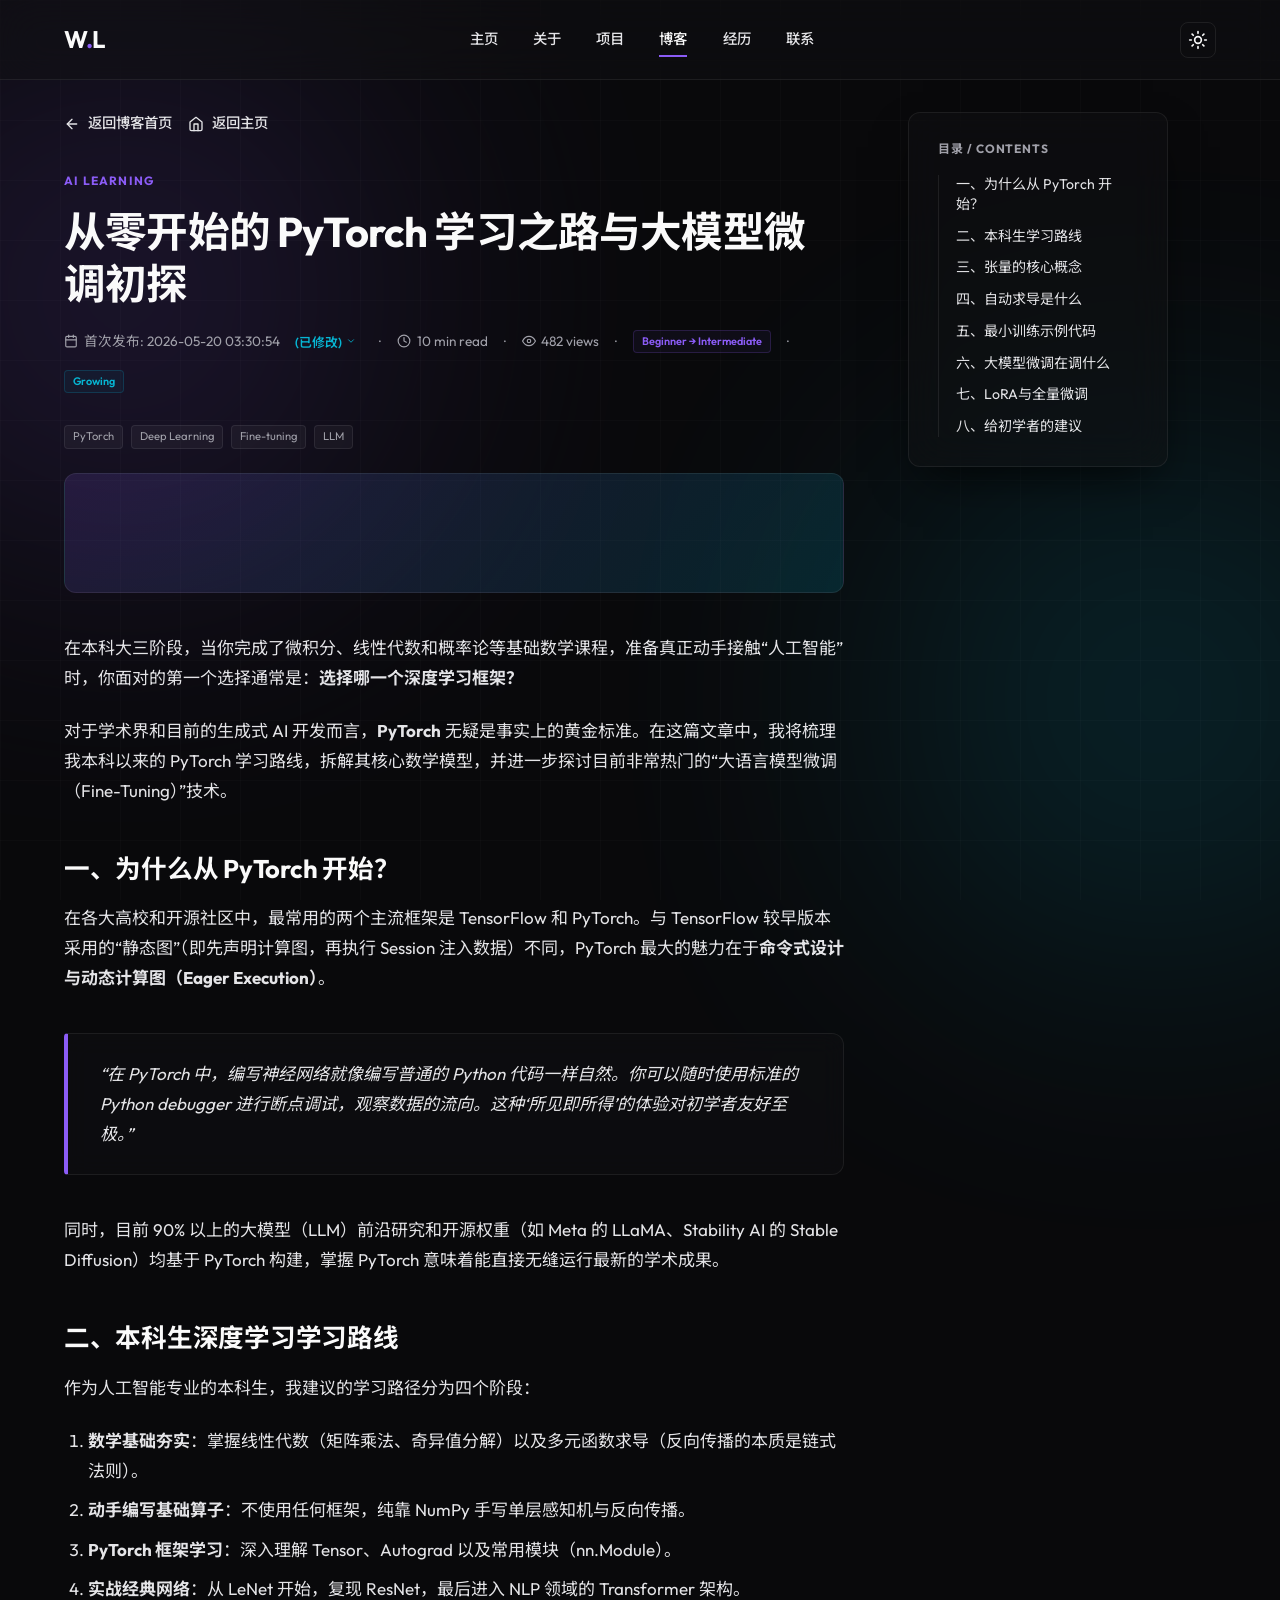
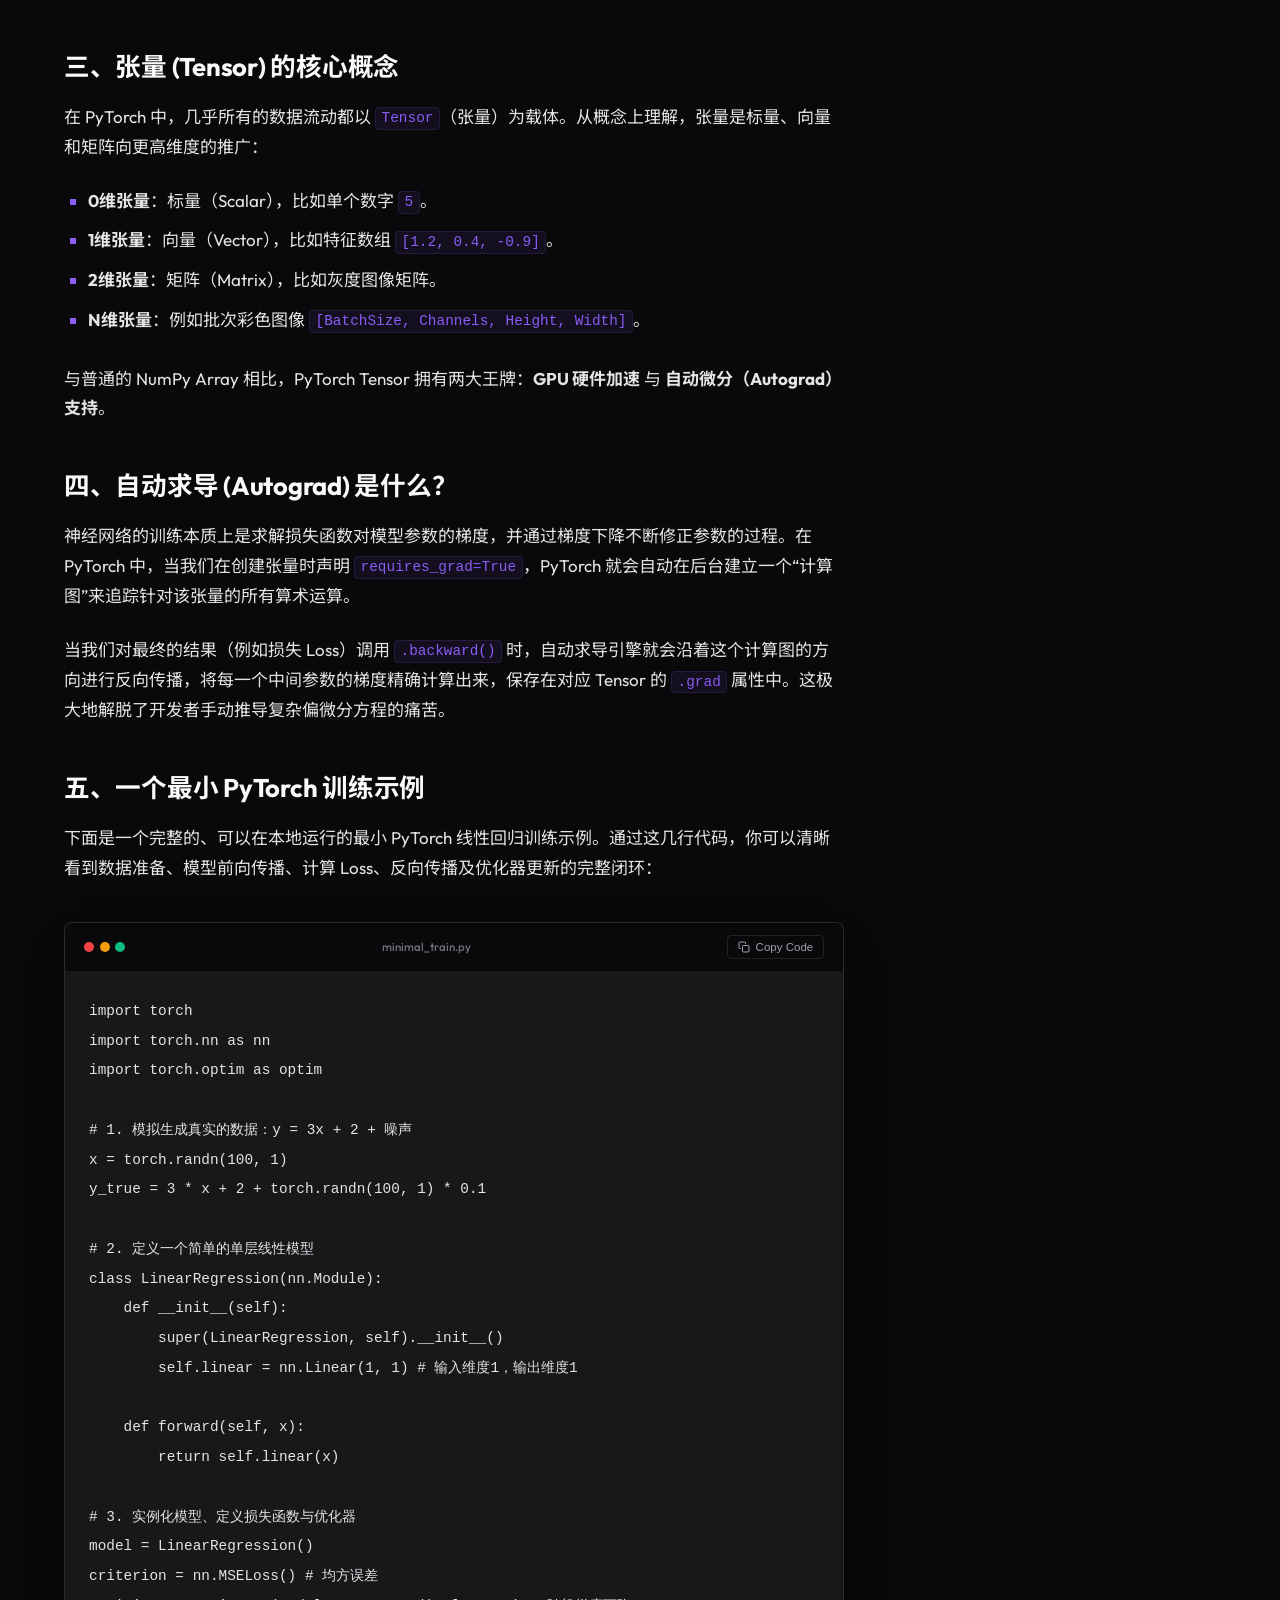
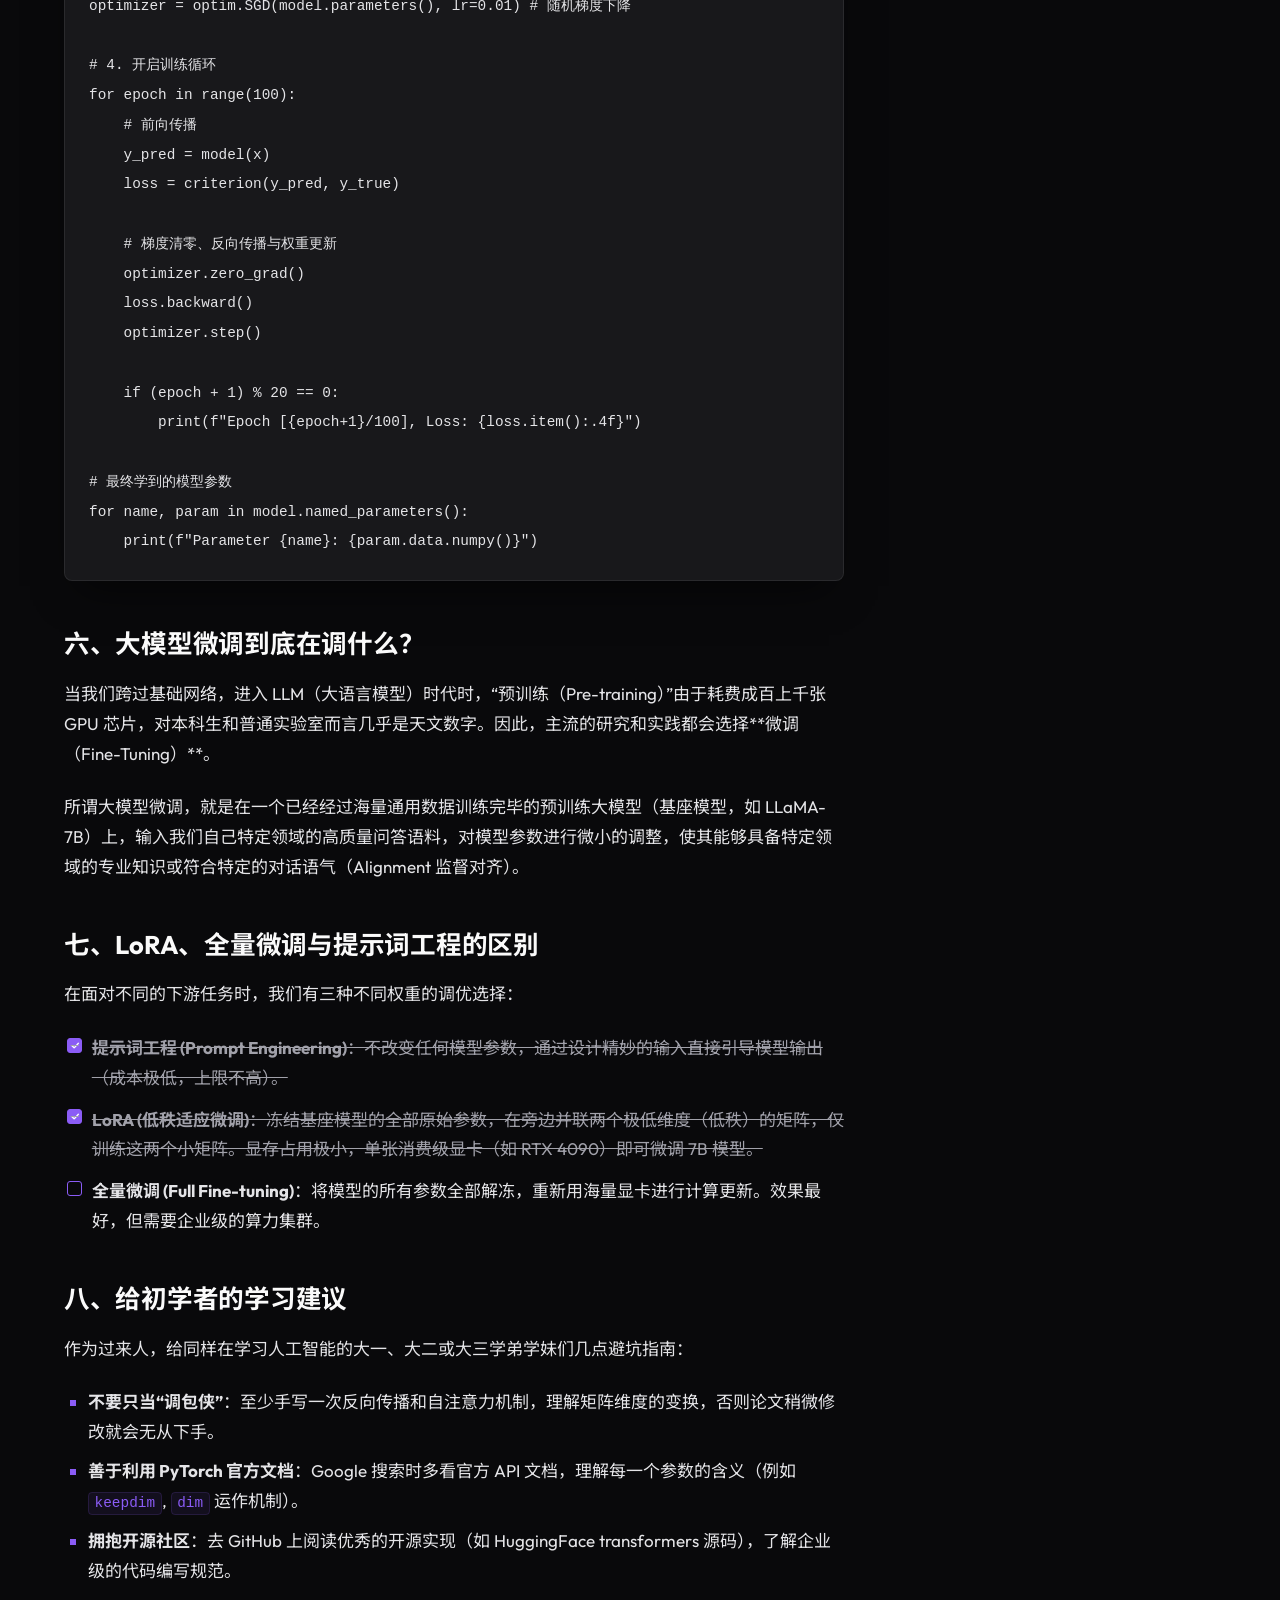
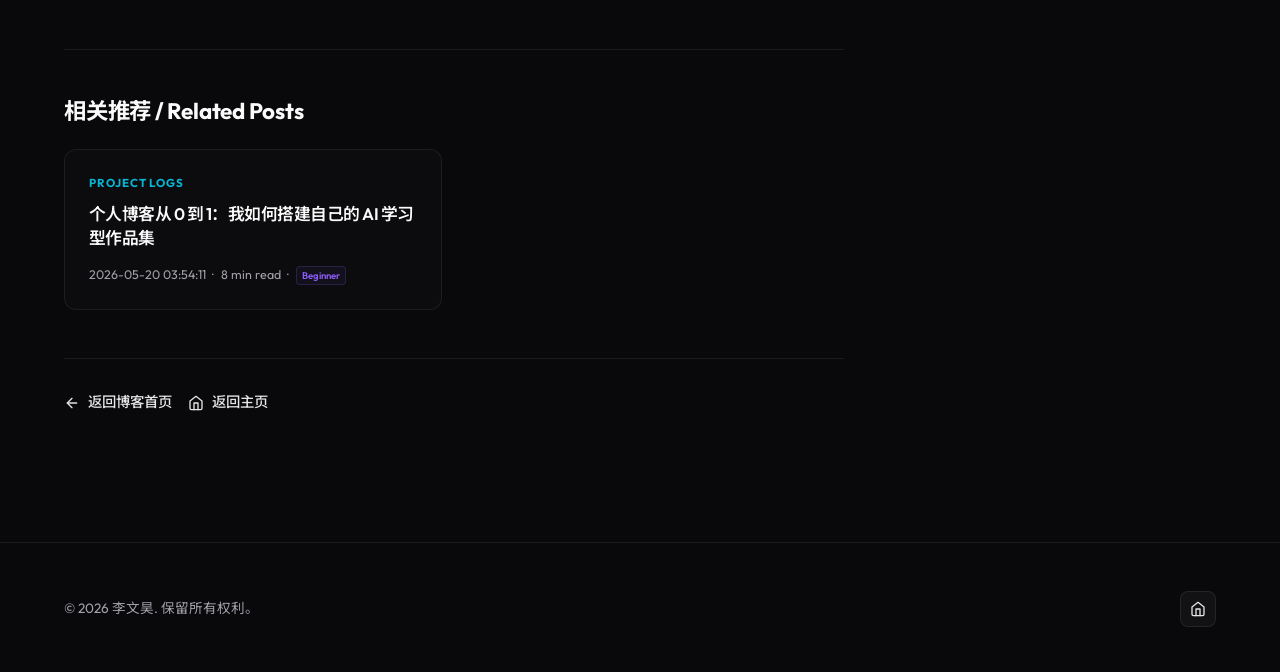
==== blog/first-post.html @ d1b8f67d "feat: build portfolio blog hub v2" ====
<!DOCTYPE html>
<html lang="zh-CN" data-theme="dark">
<head>
    <meta charset="UTF-8">
    <meta name="viewport" content="width=device-width, initial-scale=1.0">
    <title>从零开始的 PyTorch 学习之路与大模型微调初探 | 李文昊的个人博客</title>
    <meta name="description" content="针对本科阶段人工智能学习者的 PyTorch 核心概念整理，以及大模型参数微调（LoRA）的机制初探。">
    <!-- Google Fonts -->
    <link rel="preconnect" href="https://fonts.googleapis.com">
    <link rel="preconnect" href="https://fonts.gstatic.com" crossorigin>
    <link href="https://fonts.googleapis.com/css2?family=Outfit:wght@300;400;500;600;700&family=Noto+Sans+SC:wght@300;400;500;700&display=swap" rel="stylesheet">
    <!-- Stylesheets -->
    <link rel="stylesheet" href="../styles.css">
    <link rel="stylesheet" href="./blog.css">
</head>
<body>
    <!-- Radial Glow Background Accents -->
    <div class="glow-sphere glow-1"></div>
    <div class="glow-sphere glow-2"></div>
    <div class="grid-background"></div>

    <!-- Navigation Header -->
    <header class="navbar" id="navbar">
        <div class="nav-container">
            <a href="../index.html" class="logo" id="logo-link">
                <span>W</span><span class="logo-dot">.</span><span>L</span>
            </a>
            
            <nav class="nav-menu">
                <a href="../index.html#hero" class="nav-link">主页</a>
                <a href="../index.html#about" class="nav-link">关于</a>
                <a href="../index.html#projects" class="nav-link">项目</a>
                <a href="../index.html#blog" class="nav-link active">博客</a>
                <a href="../index.html#experience" class="nav-link">经历</a>
                <a href="../index.html#contact" class="nav-link">联系</a>
            </nav>

            <div class="nav-controls">
                <!-- Theme Toggle Button -->
                <button class="theme-toggle" id="theme-toggle" aria-label="切换浅色模式">
                    <!-- Sun Icon -->
                    <svg class="icon-sun" xmlns="http://www.w3.org/2000/svg" width="20" height="20" viewBox="0 0 24 24" fill="none" stroke="currentColor" stroke-width="2" stroke-linecap="round" stroke-linejoin="round">
                        <circle cx="12" cy="12" r="4"></circle>
                        <path d="M12 2v2M12 20v2M4.93 4.93l1.41 1.41M17.66 17.66l1.41 1.41M2 12h2M20 12h2M6.34 17.66l-1.41 1.41M19.07 4.93l-1.41 1.41"></path>
                    </svg>
                    <!-- Moon Icon -->
                    <svg class="icon-moon" xmlns="http://www.w3.org/2000/svg" width="20" height="20" viewBox="0 0 24 24" fill="none" stroke="currentColor" stroke-width="2" stroke-linecap="round" stroke-linejoin="round">
                        <path d="M12 3a6 6 0 0 0 9 9 9 9 0 1 1-9-9Z"></path>
                    </svg>
                </button>
            </div>
        </div>
    </header>

    <!-- Main Content Area -->
    <main class="blog-content-wrapper">
        <div class="blog-container">
            
            <!-- Left Column: Article Body -->
            <article class="blog-main">
                <!-- Back Buttons -->
                <div style="display: flex; gap: 1rem; margin-bottom: 2rem;">
                    <a href="./index.html" class="btn-back" style="margin-bottom: 0;">
                        <svg xmlns="http://www.w3.org/2000/svg" width="16" height="16" viewBox="0 0 24 24" fill="none" stroke="currentColor" stroke-width="2" stroke-linecap="round" stroke-linejoin="round">
                            <line x1="19" y1="12" x2="5" y2="12"></line>
                            <polyline points="12 19 5 12 12 5"></polyline>
                        </svg>
                        <span>返回博客首页</span>
                    </a>
                    <a href="../index.html" class="btn-back" style="margin-bottom: 0;">
                        <svg xmlns="http://www.w3.org/2000/svg" width="16" height="16" viewBox="0 0 24 24" fill="none" stroke="currentColor" stroke-width="2" stroke-linecap="round" stroke-linejoin="round">
                            <path d="m3 9 9-7 9 7v11a2 2 0 0 1-2 2H5a2 2 0 0 1-2-2z"></path>
                            <polyline points="9 22 9 12 15 12 15 22"></polyline>
                        </svg>
                        <span>返回主页</span>
                    </a>
                </div>

                <!-- Article Header Info -->
                <header class="article-header">
                    <span class="article-category">AI Learning</span>
                    <h1 class="article-title">从零开始的 PyTorch 学习之路与大模型微调初探</h1>
                    
                    <div class="article-meta">
                        <div class="meta-date-wrapper">
                            <span class="meta-date-main">
                                <svg xmlns="http://www.w3.org/2000/svg" width="14" height="14" viewBox="0 0 24 24" fill="none" stroke="currentColor" stroke-width="2" stroke-linecap="round" stroke-linejoin="round"><rect x="3" y="4" width="18" height="18" rx="2" ry="2"></rect><line x1="16" y1="2" x2="16" y2="6"></line><line x1="8" y1="2" x2="8" y2="6"></line><line x1="3" y1="10" x2="21" y2="10"></line></svg>
                                首次发布: 2026-05-20 03:30:54
                            </span>
                            <div class="history-dropdown-container">
                                <button class="btn-history-toggle" id="history-toggle" aria-label="查看修改历史">
                                    <span>(已修改)</span>
                                    <svg class="icon-chevron" xmlns="http://www.w3.org/2000/svg" width="10" height="10" viewBox="0 0 24 24" fill="none" stroke="currentColor" stroke-width="2" stroke-linecap="round" stroke-linejoin="round"><path d="m6 9 6 6 6-6"/></svg>
                                </button>
                                <div class="history-dropdown-menu" id="history-menu">
                                    <div class="history-dropdown-header">修改历史记录</div>
                                    <div class="history-item">
                                        <span class="history-dot"></span>
                                        <div class="history-info">
                                            <span class="history-time">2026-05-20 12:45:10</span>
                                            <span class="history-desc">修改内容: 优化 PyTorch 代码示例与部分公式排版</span>
                                        </div>
                                    </div>
                                    <div class="history-item">
                                        <span class="history-dot"></span>
                                        <div class="history-info">
                                            <span class="history-time">2026-05-20 03:30:54</span>
                                            <span class="history-desc">首次发布: 博客文章初稿上线</span>
                                        </div>
                                    </div>
                                </div>
                            </div>
                        </div>
                        <span>·</span>
                        <span>
                            <svg xmlns="http://www.w3.org/2000/svg" width="14" height="14" viewBox="0 0 24 24" fill="none" stroke="currentColor" stroke-width="2" stroke-linecap="round" stroke-linejoin="round"><circle cx="12" cy="12" r="10"></circle><polyline points="12 6 12 12 16 14"></polyline></svg>
                            10 min read
                        </span>
                        <span>·</span>
                        <span>
                            <svg xmlns="http://www.w3.org/2000/svg" width="14" height="14" viewBox="0 0 24 24" fill="none" stroke="currentColor" stroke-width="2" stroke-linecap="round" stroke-linejoin="round"><path d="M1 12s4-8 11-8 11 8 11 8-4 8-11 8-11-8-11-8z"></path><circle cx="12" cy="12" r="3"></circle></svg>
                            482 views
                        </span>
                        <span>·</span>
                        <span class="difficulty-badge">Beginner → Intermediate</span>
                        <span>·</span>
                        <span class="status-badge status-growing">Growing</span>
                    </div>

                    <div style="display: flex; flex-wrap: wrap; gap: 0.5rem; margin-top: 1rem; margin-bottom: 1.5rem;">
                        <span class="post-tag">PyTorch</span>
                        <span class="post-tag">Deep Learning</span>
                        <span class="post-tag">Fine-tuning</span>
                        <span class="post-tag">LLM</span>
                    </div>

                    <!-- Ambient Cover Gradient -->
                    <div class="article-cover-gradient"></div>
                </header>

                <!-- Article Core Body -->
                <div class="blog-content">
                    <p>在本科大三阶段，当你完成了微积分、线性代数和概率论等基础数学课程，准备真正动手接触“人工智能”时，你面对的第一个选择通常是：<strong>选择哪一个深度学习框架？</strong></p>
                    
                    <p>对于学术界和目前的生成式 AI 开发而言，<strong>PyTorch</strong> 无疑是事实上的黄金标准。在这篇文章中，我将梳理我本科以来的 PyTorch 学习路线，拆解其核心数学模型，并进一步探讨目前非常热门的“大语言模型微调（Fine-Tuning）”技术。</p>

                    <h2 id="why-pytorch">一、为什么从 PyTorch 开始？</h2>
                    <p>在各大高校和开源社区中，最常用的两个主流框架是 TensorFlow 和 PyTorch。与 TensorFlow 较早版本采用的“静态图”（即先声明计算图，再执行 Session 注入数据）不同，PyTorch 最大的魅力在于<strong>命令式设计与动态计算图（Eager Execution）</strong>。</p>
                    <blockquote>
                        <p>“在 PyTorch 中，编写神经网络就像编写普通的 Python 代码一样自然。你可以随时使用标准的 Python debugger 进行断点调试，观察数据的流向。这种‘所见即所得’的体验对初学者友好至极。”</p>
                    </blockquote>
                    <p>同时，目前 90% 以上的大模型（LLM）前沿研究和开源权重（如 Meta 的 LLaMA、Stability AI 的 Stable Diffusion）均基于 PyTorch 构建，掌握 PyTorch 意味着能直接无缝运行最新的学术成果。</p>

                    <h2 id="study-roadmap">二、本科生深度学习学习路线</h2>
                    <p>作为人工智能专业的本科生，我建议的学习路径分为四个阶段：</p>
                    <ol>
                        <li><strong>数学基础夯实</strong>：掌握线性代数（矩阵乘法、奇异值分解）以及多元函数求导（反向传播的本质是链式法则）。</li>
                        <li><strong>动手编写基础算子</strong>：不使用任何框架，纯靠 NumPy 手写单层感知机与反向传播。</li>
                        <li><strong>PyTorch 框架学习</strong>：深入理解 Tensor、Autograd 以及常用模块（nn.Module）。</li>
                        <li><strong>实战经典网络</strong>：从 LeNet 开始，复现 ResNet，最后进入 NLP 领域的 Transformer 架构。</li>
                    </ol>

                    <h2 id="tensor-concept">三、张量 (Tensor) 的核心概念</h2>
                    <p>在 PyTorch 中，几乎所有的数据流动都以 <code>Tensor</code>（张量）为载体。从概念上理解，张量是标量、向量和矩阵向更高维度的推广：</p>
                    <ul>
                        <li><strong>0维张量</strong>：标量（Scalar），比如单个数字 <code>5</code>。</li>
                        <li><strong>1维张量</strong>：向量（Vector），比如特征数组 <code>[1.2, 0.4, -0.9]</code>。</li>
                        <li><strong>2维张量</strong>：矩阵（Matrix），比如灰度图像矩阵。</li>
                        <li><strong>N维张量</strong>：例如批次彩色图像 <code>[BatchSize, Channels, Height, Width]</code>。</li>
                    </ul>
                    <p>与普通的 NumPy Array 相比，PyTorch Tensor 拥有两大王牌：<strong>GPU 硬件加速</strong> 与 <strong>自动微分（Autograd）支持</strong>。</p>

                    <h2 id="autograd-mechanism">四、自动求导 (Autograd) 是什么？</h2>
                    <p>神经网络的训练本质上是求解损失函数对模型参数的梯度，并通过梯度下降不断修正参数的过程。在 PyTorch 中，当我们在创建张量时声明 <code>requires_grad=True</code>，PyTorch 就会自动在后台建立一个“计算图”来追踪针对该张量的所有算术运算。</p>
                    <p>当我们对最终的结果（例如损失 Loss）调用 <code>.backward()</code> 时，自动求导引擎就会沿着这个计算图的方向进行反向传播，将每一个中间参数的梯度精确计算出来，保存在对应 Tensor 的 <code>.grad</code> 属性中。这极大地解脱了开发者手动推导复杂偏微分方程的痛苦。</p>

                    <h2 id="minimal-training">五、一个最小 PyTorch 训练示例</h2>
                    <p>下面是一个完整的、可以在本地运行的最小 PyTorch 线性回归训练示例。通过这几行代码，你可以清晰看到数据准备、模型前向传播、计算 Loss、反向传播及优化器更新的完整闭环：</p>

                    <div class="code-window">
                        <div class="code-header">
                            <div class="code-dots">
                                <span class="code-dot red"></span>
                                <span class="code-dot yellow"></span>
                                <span class="code-dot green"></span>
                            </div>
                            <span class="code-title">minimal_train.py</span>
                            <button class="btn-copy">
                                <svg xmlns="http://www.w3.org/2000/svg" width="12" height="12" viewBox="0 0 24 24" fill="none" stroke="currentColor" stroke-width="2" stroke-linecap="round" stroke-linejoin="round"><rect x="9" y="9" width="13" height="13" rx="2" ry="2"></rect><path d="M5 15H4a2 2 0 0 1-2-2V4a2 2 0 0 1 2-2h9a2 2 0 0 1 2 2v1"></path></svg>
                                <span>Copy Code</span>
                            </button>
                        </div>
                        <pre><code class="language-python">import torch
import torch.nn as nn
import torch.optim as optim

# 1. 模拟生成真实的数据：y = 3x + 2 + 噪声
x = torch.randn(100, 1)
y_true = 3 * x + 2 + torch.randn(100, 1) * 0.1

# 2. 定义一个简单的单层线性模型
class LinearRegression(nn.Module):
    def __init__(self):
        super(LinearRegression, self).__init__()
        self.linear = nn.Linear(1, 1) # 输入维度1，输出维度1

    def forward(self, x):
        return self.linear(x)

# 3. 实例化模型、定义损失函数与优化器
model = LinearRegression()
criterion = nn.MSELoss() # 均方误差
optimizer = optim.SGD(model.parameters(), lr=0.01) # 随机梯度下降

# 4. 开启训练循环
for epoch in range(100):
    # 前向传播
    y_pred = model(x)
    loss = criterion(y_pred, y_true)

    # 梯度清零、反向传播与权重更新
    optimizer.zero_grad()
    loss.backward()
    optimizer.step()

    if (epoch + 1) % 20 == 0:
        print(f"Epoch [{epoch+1}/100], Loss: {loss.item():.4f}")

# 最终学到的模型参数
for name, param in model.named_parameters():
    print(f"Parameter {name}: {param.data.numpy()}")
</code></pre>
                    </div>

                    <h2 id="llm-finetuning">六、大模型微调到底在调什么？</h2>
                    <p>当我们跨过基础网络，进入 LLM（大语言模型）时代时，“预训练（Pre-training）”由于耗费成百上千张 GPU 芯片，对本科生和普通实验室而言几乎是天文数字。因此，主流的研究和实践都会选择**微调（Fine-Tuning）**。</p>
                    <p>所谓大模型微调，就是在一个已经经过海量通用数据训练完毕的预训练大模型（基座模型，如 LLaMA-7B）上，输入我们自己特定领域的高质量问答语料，对模型参数进行微小的调整，使其能够具备特定领域的专业知识或符合特定的对话语气（Alignment 监督对齐）。</p>

                    <h2 id="lora-difference">七、LoRA、全量微调与提示词工程的区别</h2>
                    <p>在面对不同的下游任务时，我们有三种不同权重的调优选择：</p>
                    
                    <ul class="checklist">
                        <li class="checked">
                            <span class="checklist-box"></span>
                            <span><strong>提示词工程 (Prompt Engineering)</strong>：不改变任何模型参数，通过设计精妙的输入直接引导模型输出（成本极低，上限不高）。</span>
                        </li>
                        <li class="checked">
                            <span class="checklist-box"></span>
                            <span><strong>LoRA (低秩适应微调)</strong>：冻结基座模型的全部原始参数，在旁边并联两个极低维度（低秩）的矩阵，仅训练这两个小矩阵。显存占用极小，单张消费级显卡（如 RTX 4090）即可微调 7B 模型。</span>
                        </li>
                        <li>
                            <span class="checklist-box"></span>
                            <span><strong>全量微调 (Full Fine-tuning)</strong>：将模型的所有参数全部解冻，重新用海量显卡进行计算更新。效果最好，但需要企业级的算力集群。</span>
                        </li>
                    </ul>

                    <h2 id="learning-advice">八、给初学者的学习建议</h2>
                    <p>作为过来人，给同样在学习人工智能的大一、大二或大三学弟学妹们几点避坑指南：</p>
                    <ul>
                        <li><strong>不要只当“调包侠”</strong>：至少手写一次反向传播和自注意力机制，理解矩阵维度的变换，否则论文稍微修改就会无从下手。</li>
                        <li><strong>善于利用 PyTorch 官方文档</strong>：Google 搜索时多看官方 API 文档，理解每一个参数的含义（例如 <code>keepdim</code>, <code>dim</code> 运作机制）。</li>
                        <li><strong>拥抱开源社区</strong>：去 GitHub 上阅读优秀的开源实现（如 HuggingFace transformers 源码），了解企业级的代码编写规范。</li>
                    </ul>
                </div>

                <!-- Related Posts -->
                <section class="related-posts-section">
                    <h3 class="related-posts-title">相关推荐 / Related Posts</h3>
                    <div class="related-posts-grid">
                        <a href="./portfolio-blog-build.html" class="related-post-card">
                            <span class="related-post-category">Project Logs</span>
                            <h4 class="related-post-title">个人博客从 0 到 1：我如何搭建自己的 AI 学习型作品集</h4>
                            <div class="related-post-meta">
                                <span>2026-05-20 03:54:11</span>
                                <span>·</span>
                                <span>8 min read</span>
                                <span>·</span>
                                <span class="difficulty-badge" style="padding: 1px 5px; font-size: 0.6rem;">Beginner</span>
                            </div>
                        </a>
                    </div>
                </section>

                <!-- Bottom Back Buttons -->
                <div style="display: flex; gap: 1rem; margin-top: 3rem; border-top: 1px solid var(--border); padding-top: 2rem;">
                    <a href="./index.html" class="btn-back" style="margin-bottom: 0;">
                        <svg xmlns="http://www.w3.org/2000/svg" width="16" height="16" viewBox="0 0 24 24" fill="none" stroke="currentColor" stroke-width="2" stroke-linecap="round" stroke-linejoin="round">
                            <line x1="19" y1="12" x2="5" y2="12"></line>
                            <polyline points="12 19 5 12 12 5"></polyline>
                        </svg>
                        <span>返回博客首页</span>
                    </a>
                    <a href="../index.html" class="btn-back" style="margin-bottom: 0;">
                        <svg xmlns="http://www.w3.org/2000/svg" width="16" height="16" viewBox="0 0 24 24" fill="none" stroke="currentColor" stroke-width="2" stroke-linecap="round" stroke-linejoin="round">
                            <path d="m3 9 9-7 9 7v11a2 2 0 0 1-2 2H5a2 2 0 0 1-2-2z"></path>
                            <polyline points="9 22 9 12 15 12 15 22"></polyline>
                        </svg>
                        <span>返回主页</span>
                    </a>
                </div>
            </article>

            <!-- Right Column: Sidebar Table of Contents (TOC) -->
            <aside class="blog-sidebar">
                <div class="toc-card">
                    <h3 class="toc-title">目录 / Contents</h3>
                    <ul class="toc-list">
                        <li class="toc-item"><a href="#why-pytorch" class="toc-link">一、为什么从 PyTorch 开始？</a></li>
                        <li class="toc-item"><a href="#study-roadmap" class="toc-link">二、本科生学习路线</a></li>
                        <li class="toc-item"><a href="#tensor-concept" class="toc-link">三、张量的核心概念</a></li>
                        <li class="toc-item"><a href="#autograd-mechanism" class="toc-link">四、自动求导是什么</a></li>
                        <li class="toc-item"><a href="#minimal-training" class="toc-link">五、最小训练示例代码</a></li>
                        <li class="toc-item"><a href="#llm-finetuning" class="toc-link">六、大模型微调在调什么</a></li>
                        <li class="toc-item"><a href="#lora-difference" class="toc-link">七、LoRA与全量微调</a></li>
                        <li class="toc-item"><a href="#learning-advice" class="toc-link">八、给初学者的建议</a></li>
                    </ul>
                </div>
            </aside>

        </div>
    </main>

    <!-- Footer -->
    <footer class="footer">
        <div class="footer-container">
            <p class="copyright">&copy; 2026 李文昊. 保留所有权利。</p>
            <a href="../index.html" class="back-to-top" style="display: flex; text-decoration: none;" aria-label="返回首页">
                <svg xmlns="http://www.w3.org/2000/svg" width="16" height="16" viewBox="0 0 24 24" fill="none" stroke="currentColor" stroke-width="2" stroke-linecap="round" stroke-linejoin="round">
                    <path d="m3 9 9-7 9 7v11a2 2 0 0 1-2 2H5a2 2 0 0 1-2-2z"></path>
                    <polyline points="9 22 9 12 15 12 15 22"></polyline>
                </svg>
            </a>
        </div>
    </footer>

    <!-- Scripts -->
    <script src="./blog-data.js"></script>
    <script src="./blog.js"></script>
</body>
</html>
---- styles.css ----
/* ==========================================================================
   Design System & Unified Bento Variables
   ========================================================================== */
:root {
    /* Unified Fonts - No serif fonts, strict sans-serif hierarchy */
    --font-family: 'Outfit', 'Noto Sans SC', -apple-system, BlinkMacSystemFont, "Segoe UI", Roboto, Helvetica, Arial, sans-serif;

    /* Transitions */
    --transition-fast: 0.2s cubic-bezier(0.16, 1, 0.3, 1);
    --transition-normal: 0.4s cubic-bezier(0.16, 1, 0.3, 1);
    --transition-slow: 0.8s cubic-bezier(0.16, 1, 0.3, 1);

    /* Layout Constraints */
    --max-width: 1200px;
    --header-height: 80px;

    /* Default Theme: Dark (Optimized for AI developer look) */
    --bg-primary: #09090b;
    --bg-secondary: #121215;
    --text-primary: #fafafa;
    --text-secondary: #e4e4e7;
    --text-muted: #a1a1aa;
    --accent: #8b5cf6;       /* Violet */
    --accent-cyan: #06b6d4;  /* Cyan */
    --accent-rgb: 139, 92, 246;
    --border: rgba(255, 255, 255, 0.08);
    --border-hover: rgba(255, 255, 255, 0.2);
    --glass-bg: rgba(18, 18, 22, 0.45);
    --glass-border: rgba(255, 255, 255, 0.07);
    --shadow: 0 20px 45px -15px rgba(0, 0, 0, 0.8);
    --card-shadow-hover: 0 30px 60px -20px rgba(139, 92, 246, 0.15);
    --glow-opacity: 0.18;
}

/* Light Theme Override */
html[data-theme="light"] {
    --bg-primary: #f4f4f5;
    --bg-secondary: #ffffff;
    --text-primary: #09090b;
    --text-secondary: #27272a;
    --text-muted: #71717a;
    --accent: #6366f1;       /* Indigo */
    --accent-cyan: #0d9488;  /* Teal */
    --accent-rgb: 99, 102, 241;
    --border: rgba(0, 0, 0, 0.08);
    --border-hover: rgba(0, 0, 0, 0.2);
    --glass-bg: rgba(255, 255, 255, 0.55);
    --glass-border: rgba(0, 0, 0, 0.07);
    --shadow: 0 20px 45px -15px rgba(0, 0, 0, 0.05);
    --card-shadow-hover: 0 30px 60px -20px rgba(99, 102, 241, 0.12);
    --glow-opacity: 0.06;
}

/* ==========================================================================
   CSS Reset & Base Settings
   ========================================================================== */
*, *::before, *::after {
    box-sizing: border-box;
    margin: 0;
    padding: 0;
}

html {
    scroll-behavior: smooth;
    font-size: 16px;
    height: 100%;
}

body {
    background-color: var(--bg-primary);
    color: var(--text-primary);
    font-family: var(--font-family);
    font-weight: 400;
    line-height: 1.6;
    overflow-x: hidden;
    -webkit-font-smoothing: antialiased;
    -moz-osx-font-smoothing: grayscale;
    transition: background-color var(--transition-normal), color var(--transition-normal);
}

/* Dynamic Ambient Glow Spheres */
.glow-sphere {
    position: absolute;
    width: 500px;
    height: 500px;
    border-radius: 50%;
    z-index: -20;
    pointer-events: none;
    filter: blur(140px);
    transition: opacity var(--transition-normal);
}

.glow-1 {
    top: 5%;
    left: -10%;
    background-color: var(--accent);
    opacity: var(--glow-opacity);
}

.glow-2 {
    top: 50%;
    right: -10%;
    background-color: var(--accent-cyan);
    opacity: var(--glow-opacity);
}

/* Minimalist Background Grid */
.grid-background {
    position: fixed;
    top: 0;
    left: 0;
    width: 100vw;
    height: 100vh;
    background-image: 
        linear-gradient(to right, var(--border) 1px, transparent 1px),
        linear-gradient(to bottom, var(--border) 1px, transparent 1px);
    background-size: 60px 60px;
    opacity: 0.25;
    pointer-events: none;
    z-index: -10;
    transition: opacity var(--transition-normal);
}

/* Scrollbar Customization */
::-webkit-scrollbar {
    width: 6px;
}
::-webkit-scrollbar-track {
    background: var(--bg-primary);
}
::-webkit-scrollbar-thumb {
    background: var(--border);
    border-radius: 3px;
}
::-webkit-scrollbar-thumb:hover {
    background: var(--text-muted);
}

/* Typography Rules */
h1, h2, h3, h4, h5, h6 {
    color: var(--text-primary);
    font-weight: 600;
    line-height: 1.2;
    letter-spacing: -0.03em;
}

a {
    color: inherit;
    text-decoration: none;
    transition: color var(--transition-fast);
}

/* Global Highlights */
.highlight {
    background: linear-gradient(135deg, var(--accent) 0%, var(--accent-cyan) 100%);
    -webkit-background-clip: text;
    -webkit-text-fill-color: transparent;
    font-weight: 700;
}

/* Layout Container */
.container {
    max-width: var(--max-width);
    margin: 0 auto;
    padding: 0 1.5rem;
}

/* ==========================================================================
   Navigation Bar (Navbar)
   ========================================================================== */
.navbar {
    position: fixed;
    top: 0;
    left: 0;
    width: 100%;
    height: var(--header-height);
    background-color: var(--glass-bg);
    backdrop-filter: blur(20px);
    -webkit-backdrop-filter: blur(20px);
    border-bottom: 1px solid var(--glass-border);
    z-index: 100;
    transition: background-color var(--transition-normal), border-color var(--transition-normal), transform var(--transition-normal);
}

.navbar.nav-hidden {
    transform: translateY(-100%);
}

.nav-container {
    max-width: var(--max-width);
    height: 100%;
    margin: 0 auto;
    padding: 0 1.5rem;
    display: flex;
    align-items: center;
    justify-content: space-between;
}

/* Logo */
.logo {
    font-size: 1.5rem;
    font-weight: 700;
    letter-spacing: -0.05em;
    color: var(--text-primary);
}
.logo-dot {
    color: var(--accent);
}

/* Nav Menu */
.nav-menu {
    display: flex;
    gap: 2.2rem;
}

.nav-link {
    font-size: 0.9rem;
    font-weight: 500;
    color: var(--text-secondary);
    position: relative;
    padding: 0.4rem 0;
}

.nav-link:hover {
    color: var(--text-primary);
}

.nav-link::after {
    content: '';
    position: absolute;
    bottom: 0;
    left: 0;
    width: 100%;
    height: 2px;
    background-color: var(--accent);
    transform: scaleX(0);
    transform-origin: right;
    transition: transform var(--transition-normal);
}

.nav-link:hover::after,
.nav-link.active::after {
    transform: scaleX(1);
    transform-origin: left;
}

.nav-link.active {
    color: var(--text-primary);
}

/* Controls */
.nav-controls {
    display: flex;
    align-items: center;
    gap: 0.85rem;
}

.theme-toggle {
    background: none;
    border: 1px solid var(--border);
    border-radius: 8px;
    width: 36px;
    height: 36px;
    display: flex;
    align-items: center;
    justify-content: center;
    cursor: pointer;
    color: var(--text-primary);
    transition: background-color var(--transition-fast), border-color var(--transition-fast);
}

.theme-toggle:hover {
    background-color: rgba(var(--accent-rgb), 0.08);
    border-color: var(--accent);
}

html[data-theme="dark"] .icon-moon,
html[data-theme="light"] .icon-sun {
    display: none;
}

.mobile-toggle {
    display: none;
    background: none;
    border: none;
    cursor: pointer;
    color: var(--text-primary);
    padding: 0.5rem;
    z-index: 101;
}

/* Mobile Drawer Menu */
.mobile-menu-drawer {
    position: fixed;
    top: var(--header-height);
    left: 0;
    width: 100%;
    height: 0;
    background-color: var(--bg-primary);
    overflow: hidden;
    transition: height var(--transition-normal);
    border-bottom: 0 solid var(--border);
    z-index: 99;
}

.mobile-menu-drawer.open {
    height: calc(100vh - var(--header-height));
    border-bottom-width: 1px;
}

.mobile-nav-links {
    display: flex;
    flex-direction: column;
    align-items: center;
    justify-content: center;
    height: 100%;
    gap: 2.2rem;
    padding-bottom: 4rem;
}

.mobile-nav-link {
    font-size: 1.5rem;
    font-weight: 600;
    color: var(--text-secondary);
    transition: color var(--transition-fast), transform var(--transition-fast);
}

.mobile-nav-link:hover {
    color: var(--accent);
    transform: scale(1.05);
}

/* ==========================================================================
   Bento Grid Layout System
   ========================================================================== */
.bento-grid {
    display: grid;
    grid-template-columns: repeat(3, 1fr);
    grid-auto-rows: auto;
    gap: 1.5rem;
    padding-top: calc(var(--header-height) + 2rem);
    padding-bottom: 5rem;
}

/* Bento Card Base - Frosted Glass & Apple-style Physics Transitions */
.bento-card {
    background: var(--glass-bg);
    border: 1px solid var(--glass-border);
    border-radius: 16px;
    padding: 2.2rem;
    position: relative;
    overflow: hidden;
    backdrop-filter: blur(28px) saturate(190%);
    -webkit-backdrop-filter: blur(28px) saturate(190%);
    box-shadow: var(--shadow);
    /* Apple-style smooth decelerating transition curve */
    transition: 
        transform 0.6s cubic-bezier(0.16, 1, 0.3, 1), 
        border-color 0.6s cubic-bezier(0.16, 1, 0.3, 1), 
        box-shadow 0.6s cubic-bezier(0.16, 1, 0.3, 1);
    z-index: 1;
    
    /* Hardware acceleration rules to prevent Chrome sub-pixel text rendering blur */
    transform: translate3d(0, 0, 0);
    will-change: transform, box-shadow;
    backface-visibility: hidden;
    -webkit-backface-visibility: hidden;
}



/* iOS/iPhone Pop-Out Focus Zoom Effect (Base / Fallback) */
.bento-grid .bento-card:hover {
    transform: translate3d(0, -10px, 0) scale(1.03);
    z-index: 20;
    border-color: rgba(255, 255, 255, 0.25);
    box-shadow: 
        0 40px 80px -15px rgba(0, 0, 0, 0.7), 
        0 0 60px -5px rgba(var(--accent-rgb), 0.22);
}

html[data-theme="light"] .bento-grid .bento-card:hover {
    border-color: rgba(0, 0, 0, 0.2);
    box-shadow: 
        0 40px 80px -15px rgba(0, 0, 0, 0.12), 
        0 0 60px -5px rgba(var(--accent-rgb), 0.1);
}

/* Custom Hover Scale & Shifts per Card Type */

/* 1. Hero Card - heavy, glows intensely */
.bento-grid .hero-card:hover {
    transform: translate3d(0, -6px, 0) scale(1.018);
    box-shadow: 
        0 30px 60px -15px rgba(0, 0, 0, 0.7), 
        0 0 60px -5px rgba(var(--accent-rgb), 0.25),
        0 0 60px -5px rgba(6, 182, 212, 0.25);
}

/* 2. Avatar Card - subtle card lift, cyan neon border accent */
.bento-grid .avatar-card:hover {
    transform: translate3d(0, -6px, 0) scale(1.025);
    border-color: rgba(6, 182, 212, 0.3);
    box-shadow: 
        0 30px 60px -15px rgba(0, 0, 0, 0.7), 
        0 0 50px -10px rgba(6, 182, 212, 0.25);
}

/* 3. Status Card - moderate lift */
.bento-grid .status-card:hover {
    transform: translate3d(0, -8px, 0) scale(1.03);
}

/* 4. Skills Card - stays flat, child tags float interactively */
.bento-grid .skills-card:hover {
    transform: translate3d(0, -4px, 0) scale(1.006);
    box-shadow: 
        0 25px 50px -12px rgba(0, 0, 0, 0.65), 
        0 0 40px -10px rgba(var(--accent-rgb), 0.1);
}

/* 5. Project Cards - dramatic zoom & 3D lift */
.bento-grid .project-card:hover {
    transform: translate3d(0, -14px, 0) scale(1.045);
    box-shadow: 
        0 45px 90px -20px rgba(0, 0, 0, 0.75), 
        0 0 60px -5px rgba(var(--accent-rgb), 0.25);
}

/* 6. Experience Card - timeline progress indicator */
.bento-grid .experience-card:hover {
    transform: translate3d(0, -6px, 0) scale(1.012);
}

/* 7. Contact Card - magnetic link pull */
.bento-grid .contact-info-card:hover {
    transform: translate3d(0, -10px, 0) scale(1.035);
}



.bento-tag {
    font-size: 0.75rem;
    font-weight: 700;
    letter-spacing: 0.05em;
    color: var(--text-muted);
    text-transform: uppercase;
    margin-bottom: 0.5rem;
    display: inline-block;
}

.card-header {
    margin-bottom: 1.5rem;
}

.card-header h3 {
    font-size: 1.25rem;
    font-weight: 600;
}

/* ==========================================================================
   Bento Blocks Customization
   ========================================================================== */

/* 1. Hero Card */
.hero-card {
    grid-column: span 2;
    display: flex;
    flex-direction: column;
    justify-content: center;
}

.badge-glowing {
    display: inline-flex;
    align-items: center;
    gap: 0.5rem;
    font-size: 0.8rem;
    font-weight: 600;
    color: var(--accent);
    background-color: rgba(var(--accent-rgb), 0.08);
    border: 1px solid rgba(var(--accent-rgb), 0.15);
    padding: 0.35rem 0.85rem;
    border-radius: 20px;
    width: fit-content;
    margin-bottom: 1.5rem;
}

.pulse-dot {
    width: 6px;
    height: 6px;
    border-radius: 50%;
    background-color: var(--accent);
    box-shadow: 0 0 8px var(--accent);
    animation: dot-pulse 1.8s infinite alternate;
}

@keyframes dot-pulse {
    0% { transform: scale(0.8); opacity: 0.5; }
    100% { transform: scale(1.2); opacity: 1; }
}

.hero-title {
    font-size: 3rem;
    font-weight: 700;
    line-height: 1.15;
    margin-bottom: 1rem;
    letter-spacing: -0.04em;
}

.hero-subtitle {
    font-size: 1.2rem;
    font-weight: 400;
    color: var(--text-secondary);
    line-height: 1.5;
    max-width: 580px;
    margin-bottom: 2rem;
}

/* 2. Avatar Card */
.avatar-card {
    grid-column: span 1;
    display: flex;
    align-items: center;
    justify-content: center;
    padding: 1.5rem;
}

.avatar-frame {
    width: 100%;
    height: 100%;
    min-height: 280px;
    border-radius: 12px;
    overflow: hidden;
    position: relative;
    border: 1px solid var(--border);
}

.avatar-img {
    width: 100%;
    height: 100%;
    object-fit: cover;
    filter: grayscale(40%);
    transition: filter var(--transition-normal), transform var(--transition-normal);
}

.avatar-img {
    transition: filter 0.6s cubic-bezier(0.16, 1, 0.3, 1), transform 0.6s cubic-bezier(0.16, 1, 0.3, 1);
}

.avatar-card:hover .avatar-img {
    filter: grayscale(0%) contrast(105%);
    transform: scale(1.08);
}

.avatar-frame::after {
    content: '';
    position: absolute;
    top: -100%;
    left: 0;
    width: 100%;
    height: 3px;
    background: linear-gradient(90deg, transparent, var(--accent-cyan), transparent);
    box-shadow: 0 0 10px var(--accent-cyan);
    opacity: 0;
    pointer-events: none;
    z-index: 10;
}

.avatar-card:hover .avatar-frame::after {
    animation: scan-line 1.6s cubic-bezier(0.16, 1, 0.3, 1) infinite;
    opacity: 0.85;
}

@keyframes scan-line {
    0% { top: 0%; }
    50% { top: 100%; }
    100% { top: 0%; }
}

/* 3. Status Card */
.status-card {
    grid-column: span 1;
}

.status-list {
    list-style: none;
    margin-top: 1.2rem;
    display: flex;
    flex-direction: column;
    gap: 1.2rem;
}

.status-list li {
    font-size: 0.95rem;
    color: var(--text-secondary);
    border-bottom: 1px solid var(--border);
    padding-bottom: 0.6rem;
    transition: transform 0.4s cubic-bezier(0.16, 1, 0.3, 1), border-color 0.4s cubic-bezier(0.16, 1, 0.3, 1);
}

.status-card:hover .status-list li {
    border-color: rgba(var(--accent-rgb), 0.2);
}

.status-card:hover .status-list li:nth-child(1) { transform: translate3d(6px, 0, 0); }
.status-card:hover .status-list li:nth-child(2) { transform: translate3d(10px, 0, 0); }
.status-card:hover .status-list li:nth-child(3) { transform: translate3d(14px, 0, 0); }

.status-list li strong {
    color: var(--text-primary);
    display: block;
    font-size: 0.8rem;
    text-transform: uppercase;
    letter-spacing: 0.05em;
    color: var(--text-muted);
    margin-bottom: 0.2rem;
}

/* 4. Bio Card */
.bio-card {
    grid-column: span 2;
    display: flex;
    flex-direction: column;
    justify-content: center;
}

.bio-text {
    font-size: 1.05rem;
    color: var(--text-secondary);
    margin-bottom: 1.2rem;
}
.bio-text:last-of-type {
    margin-bottom: 0;
}

/* 5. Skills Card */
.skills-card {
    grid-column: span 3;
}

.skills-grid {
    display: grid;
    grid-template-columns: repeat(3, 1fr);
    gap: 2.2rem;
    margin-top: 1rem;
}

.skill-group h4 {
    font-size: 0.85rem;
    font-weight: 600;
    text-transform: uppercase;
    letter-spacing: 0.08em;
    color: var(--text-muted);
    margin-bottom: 1rem;
}

.skills-tags {
    display: flex;
    flex-wrap: wrap;
    gap: 0.65rem;
}

.skill-tag {
    font-size: 0.85rem;
    font-weight: 500;
    padding: 0.4rem 0.85rem;
    background-color: rgba(255, 255, 255, 0.02);
    border: 1px solid var(--border);
    color: var(--text-secondary);
    border-radius: 6px;
    transition: 
        transform 0.4s cubic-bezier(0.16, 1, 0.3, 1), 
        background-color 0.4s cubic-bezier(0.16, 1, 0.3, 1), 
        border-color 0.4s cubic-bezier(0.16, 1, 0.3, 1), 
        color 0.4s cubic-bezier(0.16, 1, 0.3, 1),
        box-shadow 0.4s cubic-bezier(0.16, 1, 0.3, 1),
        opacity 0.4s cubic-bezier(0.16, 1, 0.3, 1);
}

.skills-card:hover .skill-tag {
    opacity: 0.75;
}

.skills-card .skill-tag:hover {
    opacity: 1;
    color: var(--text-primary);
    border-color: var(--accent);
    background-color: rgba(var(--accent-rgb), 0.08);
    transform: translate3d(0, -4px, 0) scale(1.08);
    box-shadow: 0 8px 16px -4px rgba(var(--accent-rgb), 0.25);
}

/* Section Header */
.bento-section-title {
    grid-column: span 3;
    padding: 1.5rem 0 0.5rem;
}

.bento-section-title h2 {
    font-size: 1.8rem;
    font-weight: 700;
    color: var(--text-primary);
}

/* 6,7,8. Projects */
.project-card {
    grid-column: span 1;
    padding: 0;
    display: flex;
    flex-direction: column;
}

.project-preview {
    height: 160px;
    display: flex;
    align-items: center;
    justify-content: center;
    position: relative;
    border-bottom: 1px solid var(--border);
}

.preview-gradient-1 { background: linear-gradient(135deg, #4f46e5 0%, #06b6d4 100%); }
.preview-gradient-2 { background: linear-gradient(135deg, #ec4899 0%, #8b5cf6 100%); }
.preview-gradient-3 { background: linear-gradient(135deg, #f97316 0%, #eab308 100%); }

.project-mockup-text {
    font-size: 1.4rem;
    font-weight: 700;
    color: #ffffff;
    letter-spacing: -0.02em;
    text-shadow: 0 4px 12px rgba(0,0,0,0.2);
}

.project-content {
    padding: 1.8rem;
    display: flex;
    flex-direction: column;
    flex-grow: 1;
}

.project-top {
    display: flex;
    justify-content: space-between;
    align-items: center;
    margin-bottom: 0.85rem;
}

.project-year {
    font-size: 0.75rem;
    font-weight: 600;
    color: var(--text-muted);
}

.project-cat {
    font-size: 0.75rem;
    font-weight: 700;
    text-transform: uppercase;
    letter-spacing: 0.05em;
    color: var(--accent);
}

.project-card h3 {
    font-size: 1.2rem;
    margin-bottom: 0.6rem;
    transition: color var(--transition-fast);
}

.project-card:hover h3 {
    color: var(--accent);
}

.project-card p {
    font-size: 0.88rem;
    color: var(--text-secondary);
    line-height: 1.5;
    margin-bottom: 1.5rem;
}

.project-tags {
    display: flex;
    flex-wrap: wrap;
    gap: 0.45rem;
    margin-top: auto;
}

.project-tags span {
    font-size: 0.75rem;
    font-weight: 500;
    padding: 0.2rem 0.55rem;
    background-color: rgba(255, 255, 255, 0.03);
    border: 1px solid var(--border);
    border-radius: 4px;
    color: var(--text-secondary);
}

/* 9. Experience Card */
.experience-card {
    grid-column: span 2;
}

.bento-timeline {
    display: flex;
    flex-direction: column;
    gap: 2rem;
    margin-top: 1rem;
}

.timeline-block {
    position: relative;
    padding-left: 1.5rem;
    border-left: 2px solid var(--border);
    transition: transform 0.5s cubic-bezier(0.16, 1, 0.3, 1), border-color 0.5s cubic-bezier(0.16, 1, 0.3, 1);
}

.timeline-block::before {
    content: '';
    position: absolute;
    left: -6px;
    top: 6px;
    width: 10px;
    height: 10px;
    border-radius: 50%;
    background-color: var(--bg-secondary);
    border: 2px solid var(--border);
    transition: 
        transform 0.5s cubic-bezier(0.16, 1, 0.3, 1), 
        border-color 0.5s cubic-bezier(0.16, 1, 0.3, 1), 
        background-color 0.5s cubic-bezier(0.16, 1, 0.3, 1), 
        box-shadow 0.5s cubic-bezier(0.16, 1, 0.3, 1);
}

.experience-card:hover .timeline-block {
    border-left-color: rgba(var(--accent-rgb), 0.25);
}

.experience-card:hover .timeline-block::before {
    border-color: var(--accent);
    background-color: var(--accent);
    box-shadow: 0 0 10px var(--accent);
    transform: scale(1.35);
}

.timeline-block h4 {
    transition: color 0.4s cubic-bezier(0.16, 1, 0.3, 1);
}

.timeline-block:hover {
    transform: translate3d(8px, 0, 0);
}

.timeline-block:hover h4 {
    color: var(--accent);
}

.timeline-header {
    display: flex;
    align-items: center;
    gap: 1.2rem;
    margin-bottom: 0.5rem;
}

.timeline-time {
    font-size: 0.8rem;
    font-weight: 700;
    color: var(--accent);
}

.timeline-header h4 {
    font-size: 1.05rem;
    font-weight: 600;
}

.timeline-block p {
    font-size: 0.9rem;
    color: var(--text-secondary);
}

/* 10. Contact Info Card */
.contact-info-card {
    grid-column: span 1;
    display: flex;
    flex-direction: column;
}

.contact-desc {
    font-size: 0.95rem;
    color: var(--text-secondary);
    margin-bottom: 2rem;
}

.contact-links-list {
    display: flex;
    flex-direction: column;
    gap: 1.5rem;
    margin-top: auto;
}

.contact-item {
    display: flex;
    flex-direction: column;
    gap: 0.3rem;
}

.contact-label {
    font-size: 0.75rem;
    font-weight: 700;
    text-transform: uppercase;
    letter-spacing: 0.05em;
    color: var(--text-muted);
}

.contact-value {
    font-size: 1.1rem;
    font-weight: 500;
    color: var(--text-primary);
    transition: color var(--transition-fast);
}

a.contact-value:hover {
    color: var(--accent);
}

.social-icons {
    display: flex;
    gap: 1.2rem;
    margin-top: 0.2rem;
}

.social-icons a {
    font-size: 0.95rem;
    font-weight: 500;
    color: var(--text-primary);
    border-bottom: 1px dotted var(--text-muted);
}

.social-icons a:hover {
    color: var(--accent);
    border-bottom-color: var(--accent);
}

/* ==========================================================================
   Buttons & Globals
   ========================================================================== */
.btn {
    display: inline-flex;
    align-items: center;
    justify-content: center;
    gap: 0.5rem;
    padding: 0.75rem 1.8rem;
    font-family: var(--font-family);
    font-size: 0.9rem;
    font-weight: 500;
    border-radius: 8px;
    cursor: pointer;
    transition: 
        transform 0.5s cubic-bezier(0.16, 1, 0.3, 1), 
        background-color 0.5s cubic-bezier(0.16, 1, 0.3, 1), 
        border-color 0.5s cubic-bezier(0.16, 1, 0.3, 1), 
        color 0.5s cubic-bezier(0.16, 1, 0.3, 1);
}

.btn-primary {
    background-color: var(--text-primary);
    color: var(--bg-primary);
    border: 1px solid var(--text-primary);
}

.btn-primary:hover {
    background: linear-gradient(135deg, var(--accent) 0%, var(--accent-cyan) 100%);
    border-color: transparent;
    color: #ffffff;
    transform: translateY(-2px);
}

.btn-primary svg {
    transition: transform var(--transition-fast);
}

.btn-primary:hover svg {
    transform: translateX(4px);
}

/* ==========================================================================
   Bento Blog Section Cards & Tabs
   ========================================================================== */
.blog-header-row {
    display: flex;
    justify-content: space-between;
    align-items: center;
    flex-wrap: wrap;
    gap: 1.5rem;
    width: 100%;
}

.blog-tabs {
    display: flex;
    gap: 0.5rem;
    background: rgba(255, 255, 255, 0.03);
    border: 1px solid var(--border);
    padding: 4px;
    border-radius: 30px;
    backdrop-filter: blur(12px);
    -webkit-backdrop-filter: blur(12px);
}

html[data-theme="light"] .blog-tabs {
    background: rgba(0, 0, 0, 0.03);
}

.blog-tab {
    background: transparent;
    border: none;
    color: var(--text-secondary);
    font-family: var(--font-family);
    font-size: 0.82rem;
    font-weight: 500;
    padding: 0.4rem 1.1rem;
    border-radius: 20px;
    cursor: pointer;
    transition: all 0.3s cubic-bezier(0.16, 1, 0.3, 1);
}

.blog-tab:hover {
    color: var(--text-primary);
}

.blog-tab.active {
    background: rgba(var(--accent-rgb), 0.12);
    color: var(--accent);
    font-weight: 600;
    box-shadow: 0 4px 10px rgba(var(--accent-rgb), 0.08);
    border: 1px solid rgba(var(--accent-rgb), 0.15);
}

/* History Tooltip inside Blog Cards */
.history-badge-container {
    position: relative;
    cursor: help;
    display: inline-flex;
    align-items: center;
}

.history-trigger {
    font-size: 0.7rem;
    color: var(--accent-cyan);
    background: rgba(6, 182, 212, 0.08);
    border: 1px solid rgba(6, 182, 212, 0.15);
    padding: 0.1rem 0.45rem;
    border-radius: 4px;
    transition: all 0.3s ease;
}

.blog-preview-card:hover .history-trigger {
    border-color: rgba(6, 182, 212, 0.35);
    background: rgba(6, 182, 212, 0.12);
}

.history-tooltip {
    position: absolute;
    bottom: 130%;
    left: 50%;
    transform: translate3d(-50%, 6px, 0);
    background: rgba(15, 23, 42, 0.95);
    border: 1px solid rgba(255, 255, 255, 0.1);
    border-radius: 8px;
    padding: 0.6rem 0.8rem;
    font-size: 0.72rem;
    color: #f1f5f9;
    line-height: 1.5;
    white-space: nowrap;
    opacity: 0;
    pointer-events: none;
    box-shadow: 0 10px 25px -5px rgba(0, 0, 0, 0.6);
    backdrop-filter: blur(16px);
    -webkit-backdrop-filter: blur(16px);
    transition: transform 0.4s cubic-bezier(0.16, 1, 0.3, 1), opacity 0.4s cubic-bezier(0.16, 1, 0.3, 1);
    z-index: 99;
}

.history-tooltip::after {
    content: '';
    position: absolute;
    top: 100%;
    left: 50%;
    transform: translateX(-50%);
    border-width: 5px;
    border-style: solid;
    border-color: rgba(15, 23, 42, 0.95) transparent transparent transparent;
}

.history-badge-container:hover .history-tooltip {
    opacity: 1;
    transform: translate3d(-50%, 0, 0);
}

.blog-preview-card.hidden-blog {
    display: none !important;
}

.blog-section-card {
    grid-column: span 3;
}

.blog-grid-inner {
    display: grid;
    grid-template-columns: repeat(3, 1fr);
    gap: 1.5rem;
    width: 100%;
}

.blog-preview-card {
    display: flex;
    flex-direction: column;
    background: rgba(255, 255, 255, 0.015);
    border: 1px solid var(--border);
    border-radius: 12px;
    padding: 1.6rem;
    text-decoration: none;
    color: inherit;
    transition: 
        transform 0.4s cubic-bezier(0.16, 1, 0.3, 1), 
        border-color 0.4s cubic-bezier(0.16, 1, 0.3, 1), 
        background-color 0.4s cubic-bezier(0.16, 1, 0.3, 1),
        box-shadow 0.4s cubic-bezier(0.16, 1, 0.3, 1);
    position: relative;
    overflow: hidden;
    /* GPU acceleration */
    transform: translate3d(0, 0, 0);
    will-change: transform, box-shadow;
    backface-visibility: hidden;
}

html[data-theme="light"] .blog-preview-card {
    background: rgba(0, 0, 0, 0.015);
}

.blog-preview-card:hover {
    transform: translate3d(0, -6px, 0);
    border-color: rgba(var(--accent-rgb), 0.35);
    background-color: rgba(var(--accent-rgb), 0.05);
    box-shadow: 0 15px 30px -10px rgba(0, 0, 0, 0.3);
}

html[data-theme="light"] .blog-preview-card:hover {
    background-color: rgba(var(--accent-rgb), 0.03);
    box-shadow: 0 15px 30px -10px rgba(0, 0, 0, 0.05);
}

.blog-preview-tag {
    font-size: 0.72rem;
    font-weight: 700;
    letter-spacing: 0.08em;
    text-transform: uppercase;
    margin-bottom: 0.8rem;
    display: inline-block;
    transition: color 0.4s ease;
}

.tag-pytorch { color: var(--accent); }
.tag-notes { color: var(--accent-cyan); }
.tag-log { color: #f59e0b; }

.blog-preview-title {
    font-size: 1.05rem;
    font-weight: 600;
    line-height: 1.45;
    color: var(--text-primary);
    margin-bottom: 0.6rem;
    transition: transform 0.4s cubic-bezier(0.16, 1, 0.3, 1), color 0.4s ease;
}

.blog-preview-card:hover .blog-preview-title {
    color: var(--accent);
    transform: translate3d(4px, 0, 0);
}

.blog-preview-excerpt {
    font-size: 0.85rem;
    line-height: 1.55;
    color: var(--text-secondary);
    margin-bottom: 1.5rem;
    flex-grow: 1;
    display: -webkit-box;
    -webkit-line-clamp: 3;
    -webkit-box-orient: vertical;
    overflow: hidden;
}

.blog-preview-meta {
    font-size: 0.75rem;
    color: var(--text-muted);
    display: flex;
    align-items: center;
    gap: 0.4rem;
    margin-top: auto;
}

.meta-dot {
    color: var(--text-muted);
    opacity: 0.5;
}

/* Footer styling */
.footer {
    padding: 3rem 0;
    border-top: 1px solid var(--border);
    margin-top: 2rem;
}

.footer-container {
    max-width: var(--max-width);
    margin: 0 auto;
    padding: 0 1.5rem;
    display: flex;
    justify-content: space-between;
    align-items: center;
}

.copyright {
    font-size: 0.85rem;
    color: var(--text-muted);
}

.back-to-top {
    background-color: var(--bg-secondary);
    border: 1px solid var(--border);
    border-radius: 8px;
    width: 36px;
    height: 36px;
    display: flex;
    align-items: center;
    justify-content: center;
    cursor: pointer;
    color: var(--text-secondary);
    transition: border-color var(--transition-fast), color var(--transition-fast), transform var(--transition-fast);
}

.back-to-top:hover {
    border-color: var(--accent);
    color: var(--accent);
    transform: translateY(-4px);
}

/* ==========================================================================
   Toast Notifications
   ========================================================================== */
.toast-container {
    position: fixed;
    bottom: 2rem;
    right: 2rem;
    display: flex;
    flex-direction: column;
    gap: 1rem;
    z-index: 200;
}

.toast {
    background-color: var(--bg-secondary);
    border-left: 4px solid var(--accent);
    border: 1px solid var(--border);
    border-left-width: 4px;
    color: var(--text-primary);
    padding: 1rem 1.5rem;
    border-radius: 8px;
    box-shadow: var(--shadow);
    display: flex;
    align-items: center;
    gap: 0.85rem;
    min-width: 300px;
    transform: translateX(120%);
    animation: toast-in var(--transition-normal) forwards;
}

.toast-success { border-left-color: #10b981; }
.toast-error { border-left-color: #ef4444; }

@keyframes toast-in { to { transform: translateX(0); } }
.toast.toast-out { animation: toast-out var(--transition-normal) forwards; }
@keyframes toast-out { to { transform: translateX(120%); opacity: 0; } }

/* ==========================================================================
   Animations & Scroll Reveal Effects
   ========================================================================== */
.scroll-reveal {
    opacity: 0;
    transform: translateY(40px) scale(0.97);
    transition: opacity 1.2s cubic-bezier(0.16, 1, 0.3, 1), transform 1.2s cubic-bezier(0.16, 1, 0.3, 1);
}

.scroll-reveal.visible {
    opacity: 1;
    transform: translateY(0) scale(1);
}

.delay-100 { transition-delay: 100ms; }
.delay-200 { transition-delay: 200ms; }
.delay-300 { transition-delay: 300ms; }

/* ==========================================================================
   Responsive Styling (Media Queries)
   ========================================================================== */
@media (max-width: 1024px) {
    .bento-grid {
        grid-template-columns: repeat(2, 1fr);
    }
    
    .hero-card { grid-column: span 2; }
    .avatar-card { grid-column: span 2; }
    .status-card { grid-column: span 1; }
    .bio-card { grid-column: span 1; }
    .skills-card { grid-column: span 2; }
    .project-card { grid-column: span 1; }
    .experience-card { grid-column: span 2; }
    .contact-info-card { grid-column: span 2; }
    .bento-section-title { grid-column: span 2; }
    
    .blog-section-card { grid-column: span 2; }
    .blog-grid-inner { grid-template-columns: repeat(2, 1fr); }
}

@media (max-width: 768px) {
    .nav-menu {
        display: none;
    }

    .mobile-toggle {
        display: block;
    }

    .bento-grid {
        grid-template-columns: 1fr;
        gap: 1.2rem;
    }

    .hero-card, .avatar-card, .status-card, .bio-card, .skills-card, .project-card, .experience-card, .contact-info-card, .bento-section-title, .blog-section-card {
        grid-column: span 1;
    }
    
    .hero-title {
        font-size: 2.2rem;
    }
    
    .avatar-frame {
        min-height: 240px;
    }
    
    .skills-grid {
        grid-template-columns: 1fr;
        gap: 1.5rem;
    }
    
    .blog-grid-inner {
        grid-template-columns: 1fr;
    }
}
---- blog/blog.css ----
/* ==========================================================================
   Blog Subpage Specific Layout & Styling
   ========================================================================== */

/* Page Outer Layout */
.blog-content-wrapper {
    padding-top: calc(var(--header-height) + 2rem);
    padding-bottom: 6rem;
    min-height: 100vh;
}

.blog-container {
    max-width: var(--max-width);
    margin: 0 auto;
    padding: 0 1.5rem;
    display: flex;
    gap: 4rem;
    position: relative;
}

/* Left/Main Column - Reading Area */
.blog-main {
    flex: 1;
    max-width: 780px;
    min-width: 0; /* Flexbox safety */
}

/* Right Column - Sidebar TOC */
.blog-sidebar {
    width: 260px;
    flex-shrink: 0;
    position: sticky;
    top: calc(var(--header-height) + 2rem);
    height: fit-content;
}

@media (max-width: 1024px) {
    .blog-sidebar {
        display: none; /* Hide on mobile/tablets to focus entirely on reading content */
    }
    .blog-container {
        justify-content: center;
    }
}

/* Back Link Button */
.btn-back {
    display: inline-flex;
    align-items: center;
    gap: 0.5rem;
    color: var(--text-secondary);
    text-decoration: none;
    font-size: 0.9rem;
    font-weight: 500;
    margin-bottom: 2rem;
    transition: color var(--transition-fast), transform var(--transition-fast);
}

.btn-back:hover {
    color: var(--accent);
    transform: translate3d(-4px, 0, 0);
}

/* Article Header */
.article-header {
    margin-bottom: 2.5rem;
}

.article-category {
    font-size: 0.75rem;
    font-weight: 700;
    letter-spacing: 0.1em;
    color: var(--accent);
    text-transform: uppercase;
    margin-bottom: 1rem;
    display: inline-block;
}

.article-title {
    font-size: 2.6rem;
    font-weight: 700;
    line-height: 1.25;
    color: var(--text-primary);
    margin-bottom: 1.2rem;
    letter-spacing: -0.02em;
}

@media (max-width: 768px) {
    .article-title {
        font-size: 2rem;
    }
}

.article-meta {
    display: flex;
    flex-wrap: wrap;
    align-items: center;
    gap: 1rem;
    font-size: 0.85rem;
    color: var(--text-muted);
    margin-bottom: 2rem;
}

.article-meta span {
    display: flex;
    align-items: center;
    gap: 0.35rem;
}

.article-cover-gradient {
    height: 120px;
    border-radius: 12px;
    background: linear-gradient(135deg, rgba(var(--accent-rgb), 0.15) 0%, rgba(6, 182, 212, 0.15) 100%);
    border: 1px solid var(--border);
    margin-bottom: 2.5rem;
}

/* Article Body Content */
.blog-content {
    font-size: 1.0625rem; /* 17px for premium reading comfort */
    line-height: 1.75;
    color: var(--text-secondary);
}

.blog-content h2 {
    font-size: 1.6rem;
    font-weight: 700;
    color: var(--text-primary);
    margin-top: 3rem;
    margin-bottom: 1.2rem;
    letter-spacing: -0.01em;
}

.blog-content h3 {
    font-size: 1.3rem;
    font-weight: 600;
    color: var(--text-primary);
    margin-top: 2.2rem;
    margin-bottom: 1rem;
}

.blog-content p {
    margin-bottom: 1.5rem;
}

/* Bullet Lists & Checklists */
.blog-content ul, 
.blog-content ol {
    margin-bottom: 1.8rem;
    padding-left: 1.5rem;
}

.blog-content li {
    margin-bottom: 0.6rem;
}

.blog-content ul {
    list-style-type: square;
}

.blog-content ul li::marker {
    color: var(--accent);
}

/* Checklist styles */
.checklist {
    list-style: none !important;
    padding-left: 0.2rem !important;
}

.checklist li {
    display: flex;
    align-items: flex-start;
    gap: 0.6rem;
    margin-bottom: 0.75rem;
}

.checklist-box {
    margin-top: 0.3rem;
    width: 15px;
    height: 15px;
    border: 1px solid var(--accent);
    border-radius: 3px;
    display: flex;
    align-items: center;
    justify-content: center;
    flex-shrink: 0;
}

.checklist li.checked .checklist-box {
    background-color: var(--accent);
}

.checklist li.checked .checklist-box::after {
    content: '✓';
    color: #ffffff;
    font-size: 10px;
    font-weight: 700;
}

.checklist li.checked span {
    color: var(--text-muted);
    text-decoration: line-through;
}

/* Blockquote */
.blog-content blockquote {
    background: var(--glass-bg);
    backdrop-filter: blur(12px);
    -webkit-backdrop-filter: blur(12px);
    border: 1px solid var(--glass-border);
    border-left: 4px solid var(--accent);
    border-radius: 4px 12px 12px 4px;
    padding: 1.6rem 2rem;
    margin: 2.5rem 0;
    color: var(--text-secondary);
    font-style: italic;
}

.blog-content blockquote p:last-child {
    margin-bottom: 0;
}

/* MacOS Style Code Window */
.code-window {
    background: #18181b; /* Dark background remains in light mode for coding aesthetic */
    border: 1px solid rgba(255, 255, 255, 0.08);
    border-radius: 8px;
    margin: 2.5rem 0;
    overflow: hidden;
    box-shadow: 0 20px 40px -15px rgba(0, 0, 0, 0.6);
}

.code-header {
    display: flex;
    justify-content: space-between;
    align-items: center;
    padding: 0.75rem 1.20rem;
    background: #09090b;
    border-bottom: 1px solid rgba(255, 255, 255, 0.05);
}

.code-dots {
    display: flex;
    gap: 0.35rem;
}

.code-dot {
    width: 10px;
    height: 10px;
    border-radius: 50%;
}

.code-dot.red { background-color: #ef4444; }
.code-dot.yellow { background-color: #f59e0b; }
.code-dot.green { background-color: #10b981; }

.code-title {
    font-family: 'Outfit', sans-serif;
    font-size: 0.72rem;
    font-weight: 500;
    color: #71717a;
}

.btn-copy {
    background: transparent;
    border: 1px solid rgba(255, 255, 255, 0.1);
    border-radius: 4px;
    color: #a1a1aa;
    font-size: 0.72rem;
    font-weight: 500;
    padding: 0.3rem 0.6rem;
    cursor: pointer;
    display: flex;
    align-items: center;
    gap: 0.35rem;
    transition: all 0.3s;
}

.btn-copy:hover {
    background: rgba(255, 255, 255, 0.05);
    border-color: rgba(255, 255, 255, 0.2);
    color: #fafafa;
}

.code-window pre {
    margin: 0;
    padding: 1.5rem;
    overflow-x: auto;
}

.code-window code {
    font-family: 'Consolas', 'Fira Code', 'Monaco', monospace;
    font-size: 0.9rem;
    line-height: 1.6;
    color: #e4e4e7;
}

/* Inline Code */
.blog-content :not(pre) > code {
    background-color: rgba(var(--accent-rgb), 0.08);
    border: 1px solid rgba(var(--accent-rgb), 0.15);
    border-radius: 4px;
    font-family: 'Consolas', monospace;
    font-size: 0.9rem;
    padding: 0.15rem 0.35rem;
    color: var(--accent);
    word-break: break-word;
}

/* Table of Contents Sidebar styles */
.toc-card {
    background: var(--glass-bg);
    backdrop-filter: blur(20px);
    -webkit-backdrop-filter: blur(20px);
    border: 1px solid var(--glass-border);
    border-radius: 12px;
    padding: 1.8rem;
    box-shadow: var(--shadow);
}

.toc-title {
    font-size: 0.75rem;
    font-weight: 700;
    letter-spacing: 0.08em;
    color: var(--text-muted);
    text-transform: uppercase;
    margin-bottom: 1.2rem;
}

.toc-list {
    list-style: none;
    padding-left: 0;
    display: flex;
    flex-direction: column;
    gap: 0.75rem;
    border-left: 1px solid var(--border);
}

.toc-item {
    margin-bottom: 0;
    padding-left: 0;
}

.toc-link {
    font-size: 0.88rem;
    color: var(--text-secondary);
    text-decoration: none;
    transition: all 0.3s;
    display: block;
    padding-left: 1rem;
    border-left: 2px solid transparent;
    margin-left: -1px;
    line-height: 1.4;
}

.toc-link:hover {
    color: var(--accent);
}

.toc-link.active {
    color: var(--accent);
    font-weight: 600;
    border-left-color: var(--accent);
    transform: translate3d(4px, 0, 0);
}

/* ==========================================================================
   Modification History Dropdown
   ========================================================================== */
.meta-date-wrapper {
    display: flex;
    align-items: center;
    gap: 0.5rem;
    position: relative;
}

.meta-date-main {
    display: flex;
    align-items: center;
    gap: 0.35rem;
}

.history-dropdown-container {
    position: relative;
    display: inline-block;
}

.btn-history-toggle {
    background: transparent;
    border: none;
    color: var(--accent-cyan);
    font-family: var(--font-family);
    font-size: 0.8rem;
    font-weight: 600;
    padding: 0.15rem 0.45rem;
    border-radius: 4px;
    cursor: pointer;
    display: inline-flex;
    align-items: center;
    gap: 4px;
    transition: all 0.3s cubic-bezier(0.16, 1, 0.3, 1);
}

.btn-history-toggle:hover {
    background: rgba(6, 182, 212, 0.08);
}

.btn-history-toggle .icon-chevron {
    transition: transform 0.3s cubic-bezier(0.16, 1, 0.3, 1);
}

.btn-history-toggle.active .icon-chevron {
    transform: rotate(180deg);
}

.history-dropdown-menu {
    position: absolute;
    top: 100%;
    left: 0;
    z-index: 100;
    display: none;
    margin-top: 8px;
    background: var(--glass-bg);
    border: 1px solid var(--glass-border);
    border-radius: 12px;
    box-shadow: 
        0 10px 25px -5px rgba(0, 0, 0, 0.5),
        0 0 40px -10px rgba(var(--accent-rgb), 0.1);
    padding: 1rem;
    min-width: 290px;
    backdrop-filter: blur(24px) saturate(190%);
    -webkit-backdrop-filter: blur(24px) saturate(190%);
}

.history-dropdown-menu.show {
    display: block;
    animation: dropdownFadeIn 0.3s cubic-bezier(0.16, 1, 0.3, 1) forwards;
}

@keyframes dropdownFadeIn {
    from {
        opacity: 0;
        transform: translateY(6px);
    }
    to {
        opacity: 1;
        transform: translateY(0);
    }
}

.history-dropdown-header {
    font-size: 0.72rem;
    font-weight: 700;
    color: var(--text-muted);
    text-transform: uppercase;
    letter-spacing: 0.05em;
    margin-bottom: 10px;
    border-bottom: 1px solid var(--border);
    padding-bottom: 6px;
}

.history-item {
    display: flex;
    gap: 10px;
    margin-bottom: 10px;
}

.history-item:last-child {
    margin-bottom: 0;
}

.history-dot {
    width: 6px;
    height: 6px;
    border-radius: 50%;
    background-color: var(--accent-cyan);
    margin-top: 6px;
    flex-shrink: 0;
}

.history-info {
    display: flex;
    flex-direction: column;
    gap: 2px;
}

.history-time {
    font-size: 0.72rem;
    font-weight: 600;
    color: var(--text-primary);
    font-family: var(--font-family);
}

.history-desc {
    font-size: 0.72rem;
    color: var(--text-secondary);
    line-height: 1.4;
}

/* ==========================================================================
   Blog Hub Styling
   ========================================================================== */
.blog-hub-container {
    max-width: var(--max-width);
    margin: 0 auto;
    padding: 0 1.5rem;
}

.navbar-title {
    font-size: 1.1rem;
    font-weight: 600;
    letter-spacing: -0.01em;
    color: var(--text-primary);
    margin-left: 1.5rem;
    border-left: 1px solid var(--border);
    padding-left: 1.5rem;
}

@media (max-width: 768px) {
    .navbar-title {
        display: none;
    }
}

.blog-hero {
    text-align: center;
    padding: 4rem 1rem 3.5rem;
    background: radial-gradient(circle at 50% 30%, rgba(var(--accent-rgb), 0.08) 0%, transparent 60%);
    border-radius: 24px;
    margin-bottom: 3rem;
}

.blog-hero .hero-title {
    font-size: 2.8rem;
    font-weight: 700;
    line-height: 1.2;
    margin-bottom: 1rem;
    letter-spacing: -0.02em;
}

.blog-hero .hero-subtitle {
    font-size: 1.1rem;
    color: var(--text-secondary);
    max-width: 600px;
    margin: 0 auto;
    font-weight: 300;
}

@media (max-width: 768px) {
    .blog-hero .hero-title {
        font-size: 2rem;
    }
    .blog-hero .hero-subtitle {
        font-size: 0.95rem;
    }
}

/* Category Grid & Cards */
.hub-section-title {
    font-size: 1.3rem;
    font-weight: 700;
    color: var(--text-primary);
    margin-bottom: 1.5rem;
    letter-spacing: -0.01em;
    display: flex;
    align-items: center;
    gap: 0.5rem;
}

.category-section, .posts-section, .filter-section {
    margin-bottom: 3.5rem;
}

.category-grid {
    display: grid;
    grid-template-columns: repeat(3, 1fr);
    gap: 1.5rem;
}

@media (max-width: 1024px) {
    .category-grid {
        grid-template-columns: repeat(2, 1fr);
    }
}

@media (max-width: 640px) {
    .category-grid {
        grid-template-columns: 1fr;
    }
}

.category-card {
    background: var(--glass-bg);
    border: 1px solid var(--glass-border);
    border-radius: 16px;
    padding: 1.5rem;
    display: flex;
    flex-direction: column;
    gap: 0.8rem;
    cursor: pointer;
    text-decoration: none;
    color: inherit;
    transition: transform 0.4s cubic-bezier(0.16, 1, 0.3, 1), border-color 0.4s cubic-bezier(0.16, 1, 0.3, 1), box-shadow 0.4s cubic-bezier(0.16, 1, 0.3, 1);
    position: relative;
    overflow: hidden;
}

.category-card::after {
    content: '';
    position: absolute;
    top: 0;
    left: 0;
    width: 100%;
    height: 100%;
    background: linear-gradient(135deg, rgba(var(--accent-rgb), 0.05) 0%, transparent 100%);
    opacity: 0;
    transition: opacity 0.4s ease;
}

.category-card:hover {
    transform: translate3d(0, -6px, 0);
    border-color: rgba(var(--accent-rgb), 0.3);
    box-shadow: 0 20px 40px -15px rgba(0, 0, 0, 0.4);
}

.category-card:hover::after {
    opacity: 1;
}

.category-card-header {
    display: flex;
    justify-content: space-between;
    align-items: center;
}

.category-icon {
    display: flex;
    align-items: center;
    justify-content: center;
    width: 42px;
    height: 42px;
    border-radius: 10px;
    background: rgba(var(--accent-rgb), 0.1);
    color: var(--accent);
}

.category-icon svg {
    width: 20px;
    height: 20px;
}

.category-count {
    font-size: 0.8rem;
    font-weight: 600;
    color: var(--text-muted);
    background: rgba(255, 255, 255, 0.05);
    padding: 2px 8px;
    border-radius: 12px;
    border: 1px solid var(--border);
}

.category-info h3 {
    font-size: 1.15rem;
    font-weight: 600;
    color: var(--text-primary);
    margin-bottom: 0.3rem;
}

.category-info .cat-description {
    font-size: 0.85rem;
    color: var(--text-secondary);
}

.category-suitable {
    font-size: 0.75rem;
    color: var(--text-muted);
    line-height: 1.4;
    border-top: 1px solid var(--border);
    padding-top: 0.8rem;
}

/* Filter Bar & Search Box */
.filter-bar {
    display: flex;
    flex-direction: column;
    gap: 1.5rem;
    background: var(--glass-bg);
    border: 1px solid var(--glass-border);
    border-radius: 20px;
    padding: 1.5rem;
    backdrop-filter: blur(20px);
    -webkit-backdrop-filter: blur(20px);
}

.search-box-wrapper {
    position: relative;
    width: 100%;
}

.search-icon {
    position: absolute;
    left: 1.2rem;
    top: 50%;
    transform: translateY(-50%);
    color: var(--text-muted);
    pointer-events: none;
    transition: color 0.3s;
}

.search-input {
    width: 100%;
    padding: 0.9rem 1rem 0.9rem 3rem;
    border-radius: 12px;
    background: rgba(0, 0, 0, 0.2);
    border: 1px solid var(--border);
    color: var(--text-primary);
    font-family: var(--font-family);
    font-size: 0.95rem;
    transition: all 0.3s;
}

html[data-theme="light"] .search-input {
    background: rgba(255, 255, 255, 0.8);
}

.search-input:focus {
    outline: none;
    border-color: var(--accent);
    box-shadow: 0 0 0 3px rgba(var(--accent-rgb), 0.15);
    background: rgba(0, 0, 0, 0.3);
}

html[data-theme="light"] .search-input:focus {
    background: #ffffff;
}

.search-input:focus + .search-icon {
    color: var(--accent);
}

.filter-chips {
    display: flex;
    flex-wrap: wrap;
    gap: 0.6rem;
}

.filter-chip {
    background: rgba(255, 255, 255, 0.03);
    border: 1px solid var(--border);
    color: var(--text-secondary);
    padding: 0.5rem 1.2rem;
    border-radius: 30px;
    font-family: var(--font-family);
    font-size: 0.85rem;
    font-weight: 500;
    cursor: pointer;
    transition: all 0.3s cubic-bezier(0.16, 1, 0.3, 1);
}

.filter-chip:hover {
    background: rgba(255, 255, 255, 0.08);
    color: var(--text-primary);
    border-color: var(--border-hover);
}

.filter-chip.active {
    background: rgba(var(--accent-rgb), 0.12);
    border-color: var(--accent);
    color: var(--accent);
    box-shadow: 0 4px 12px rgba(var(--accent-rgb), 0.1);
}

/* Article Cards Grid */
.posts-grid {
    display: grid;
    grid-template-columns: repeat(3, 1fr);
    gap: 1.8rem;
}

@media (max-width: 1024px) {
    .posts-grid {
        grid-template-columns: repeat(2, 1fr);
    }
}

@media (max-width: 768px) {
    .posts-grid {
        grid-template-columns: 1fr;
    }
}

.post-card {
    background: var(--glass-bg);
    border: 1px solid var(--glass-border);
    border-radius: 16px;
    padding: 1.6rem;
    display: flex;
    flex-direction: column;
    text-decoration: none;
    color: inherit;
    transition: transform 0.4s cubic-bezier(0.16, 1, 0.3, 1), border-color 0.4s cubic-bezier(0.16, 1, 0.3, 1), box-shadow 0.4s cubic-bezier(0.16, 1, 0.3, 1);
    position: relative;
    overflow: hidden;
    height: 100%;
}

.post-card:hover {
    transform: translate3d(0, -6px, 0);
    border-color: rgba(var(--accent-rgb), 0.3);
    box-shadow: 0 20px 40px -15px rgba(0, 0, 0, 0.4);
}

.post-card-header {
    display: flex;
    justify-content: space-between;
    align-items: center;
    margin-bottom: 0.8rem;
}

.post-card-category {
    font-size: 0.72rem;
    font-weight: 700;
    color: var(--accent);
    letter-spacing: 0.05em;
    text-transform: uppercase;
}

.post-card-title {
    font-size: 1.15rem;
    font-weight: 700;
    line-height: 1.35;
    color: var(--text-primary);
    margin-bottom: 0.8rem;
    transition: color 0.3s;
}

.post-card:hover .post-card-title {
    color: var(--accent);
}

.post-card-excerpt {
    font-size: 0.88rem;
    color: var(--text-secondary);
    line-height: 1.5;
    margin-bottom: 1.2rem;
    flex-grow: 1;
}

.post-tags {
    display: flex;
    flex-wrap: wrap;
    gap: 0.4rem;
    margin-bottom: 1.2rem;
}

.post-tag {
    font-size: 0.7rem;
    color: var(--text-muted);
    background: rgba(255, 255, 255, 0.04);
    border: 1px solid var(--border);
    padding: 2px 8px;
    border-radius: 4px;
}

.post-card-footer {
    display: flex;
    flex-direction: column;
    gap: 0.8rem;
    border-top: 1px solid var(--border);
    padding-top: 1rem;
}

.post-card-meta {
    display: flex;
    align-items: center;
    justify-content: space-between;
    font-size: 0.75rem;
    color: var(--text-muted);
}

.post-card-meta .meta-left {
    display: flex;
    align-items: center;
    gap: 0.4rem;
}

.post-card-meta .meta-right {
    display: flex;
    align-items: center;
    gap: 0.4rem;
}

.post-card-actions {
    display: flex;
    justify-content: space-between;
    align-items: center;
    margin-top: 0.2rem;
}

.btn-read-more {
    font-size: 0.8rem;
    font-weight: 600;
    color: var(--accent-cyan);
    display: inline-flex;
    align-items: center;
    gap: 0.3rem;
    transition: transform 0.3s;
}

.post-card:hover .btn-read-more {
    transform: translate3d(3px, 0, 0);
}

/* Badges */
.difficulty-badge {
    font-size: 0.68rem;
    font-weight: 600;
    padding: 2px 8px;
    border-radius: 4px;
    border: 1px solid rgba(var(--accent-rgb), 0.2);
    background: rgba(var(--accent-rgb), 0.05);
    color: var(--accent);
}

.status-badge {
    font-size: 0.68rem;
    font-weight: 600;
    padding: 2px 8px;
    border-radius: 4px;
}

.status-badge.status-growing {
    border: 1px solid rgba(6, 182, 212, 0.2);
    background: rgba(6, 182, 212, 0.05);
    color: var(--accent-cyan);
}

.status-badge.status-published {
    border: 1px solid rgba(16, 185, 129, 0.2);
    background: rgba(16, 185, 129, 0.05);
    color: #10b981;
}

.status-badge.status-draft {
    border: 1px solid rgba(245, 158, 11, 0.2);
    background: rgba(245, 158, 11, 0.05);
    color: #f59e0b;
}

/* Empty State */
.empty-state {
    text-align: center;
    padding: 4rem 2rem;
    background: var(--glass-bg);
    border: 1px solid var(--glass-border);
    border-radius: 20px;
    backdrop-filter: blur(20px);
    -webkit-backdrop-filter: blur(20px);
    display: flex;
    flex-direction: column;
    align-items: center;
    justify-content: center;
    gap: 0.8rem;
    max-width: 600px;
    margin: 2rem auto;
}

.empty-icon {
    color: var(--text-muted);
    margin-bottom: 0.5rem;
    opacity: 0.6;
}

.empty-text-cn {
    font-size: 1.1rem;
    font-weight: 600;
    color: var(--text-primary);
}

.empty-text-en {
    font-size: 0.88rem;
    color: var(--text-muted);
}

/* Related Posts block inside detail page */
.related-posts-section {
    margin-top: 4rem;
    border-top: 1px solid var(--border);
    padding-top: 3rem;
}

.related-posts-title {
    font-size: 1.4rem;
    font-weight: 700;
    color: var(--text-primary);
    margin-bottom: 1.5rem;
    letter-spacing: -0.01em;
}

.related-posts-empty {
    font-size: 0.9rem;
    color: var(--text-muted);
    font-style: italic;
}

.related-posts-grid {
    display: grid;
    grid-template-columns: repeat(auto-fill, minmax(320px, 1fr));
    gap: 1.5rem;
    margin-top: 1rem;
}

.related-post-card {
    background: var(--glass-bg);
    border: 1px solid var(--glass-border);
    border-radius: 12px;
    padding: 1.5rem;
    text-decoration: none;
    display: flex;
    flex-direction: column;
    gap: 0.6rem;
    transition: all 0.3s cubic-bezier(0.16, 1, 0.3, 1);
    backdrop-filter: blur(20px);
    -webkit-backdrop-filter: blur(20px);
}

.related-post-card:hover {
    border-color: rgba(6, 182, 212, 0.4);
    background: rgba(6, 182, 212, 0.04);
    transform: translate3d(0, -3px, 0);
    box-shadow: 
        0 12px 24px -10px rgba(0, 0, 0, 0.4),
        0 0 30px -5px rgba(6, 182, 212, 0.15);
}

.related-post-category {
    font-family: 'Outfit', sans-serif;
    font-size: 0.72rem;
    font-weight: 700;
    letter-spacing: 0.08em;
    color: var(--accent-cyan);
    text-transform: uppercase;
}

.related-post-title {
    font-size: 1.05rem;
    font-weight: 600;
    color: var(--text-primary);
    line-height: 1.4;
    transition: color 0.3s;
}

.related-post-card:hover .related-post-title {
    color: var(--accent-cyan);
}

.related-post-meta {
    font-size: 0.78rem;
    color: var(--text-muted);
    display: flex;
    align-items: center;
    gap: 0.4rem;
    margin-top: 0.4rem;
}
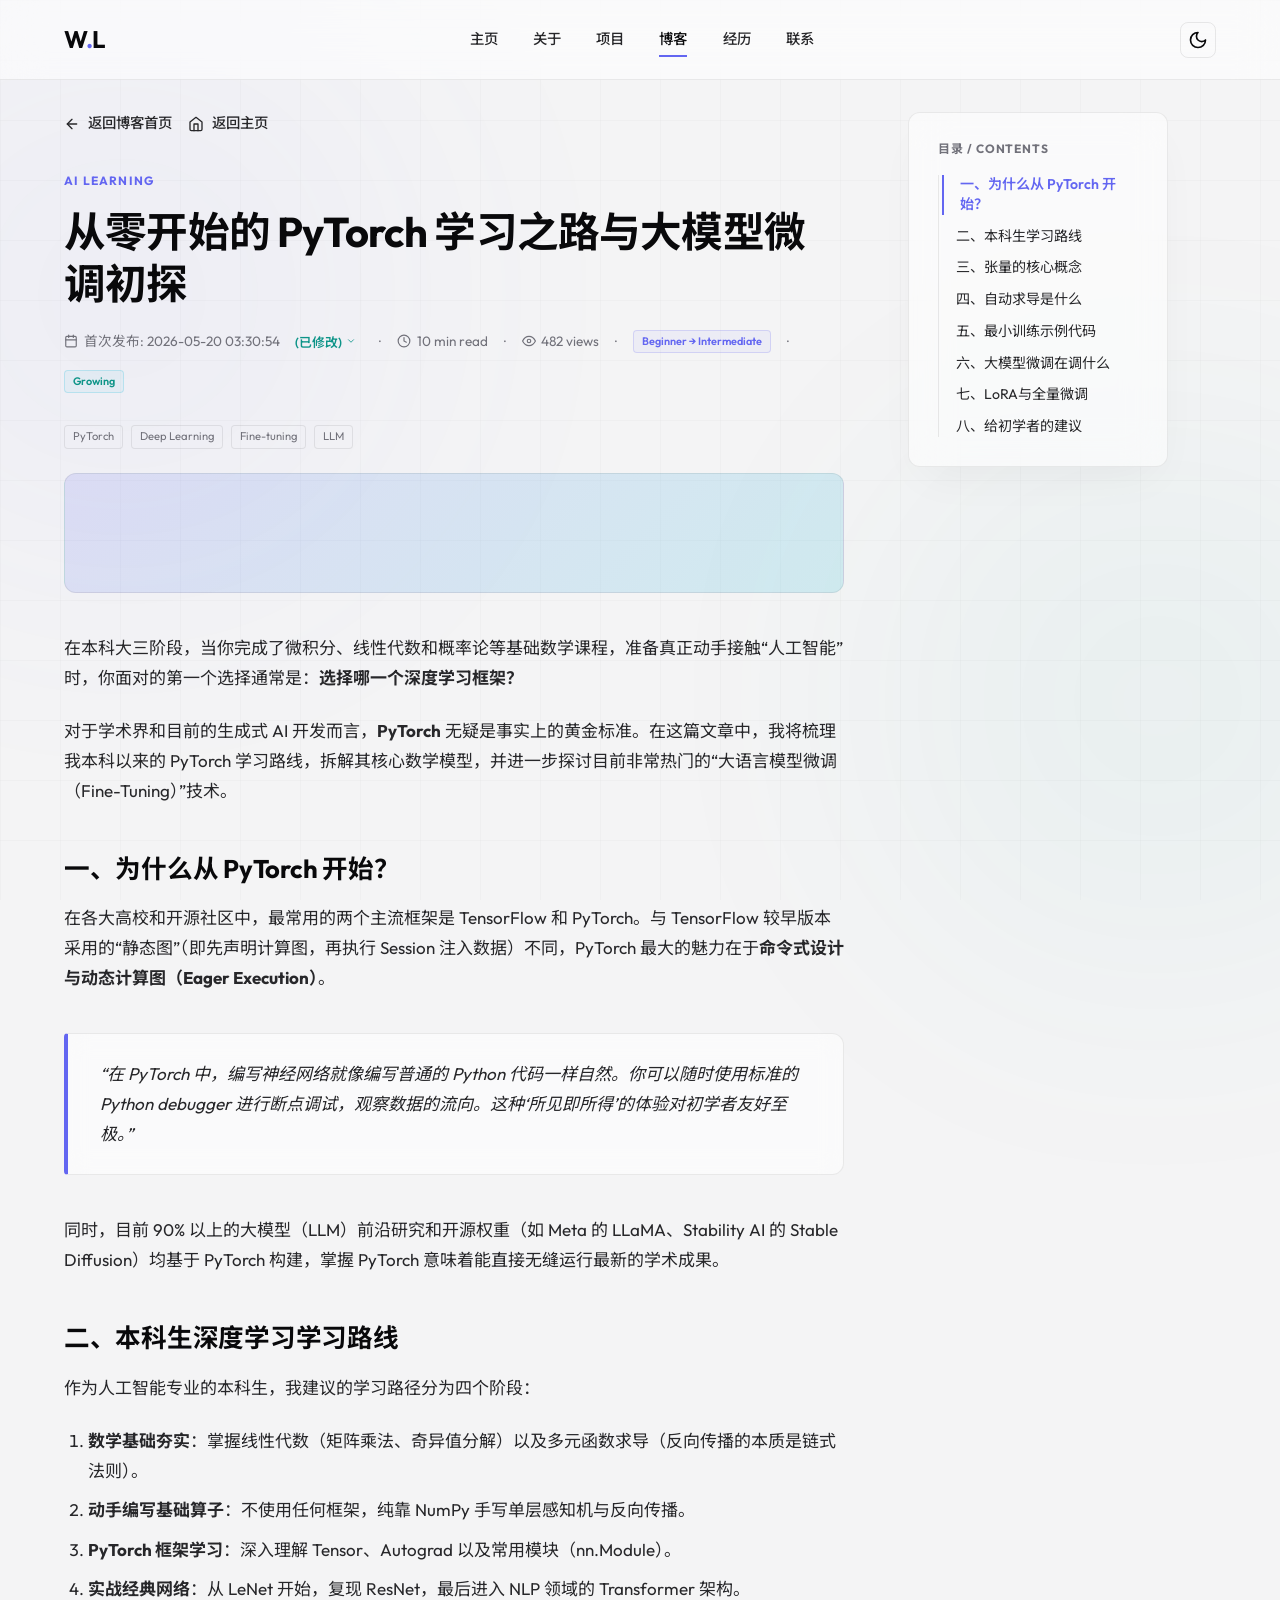
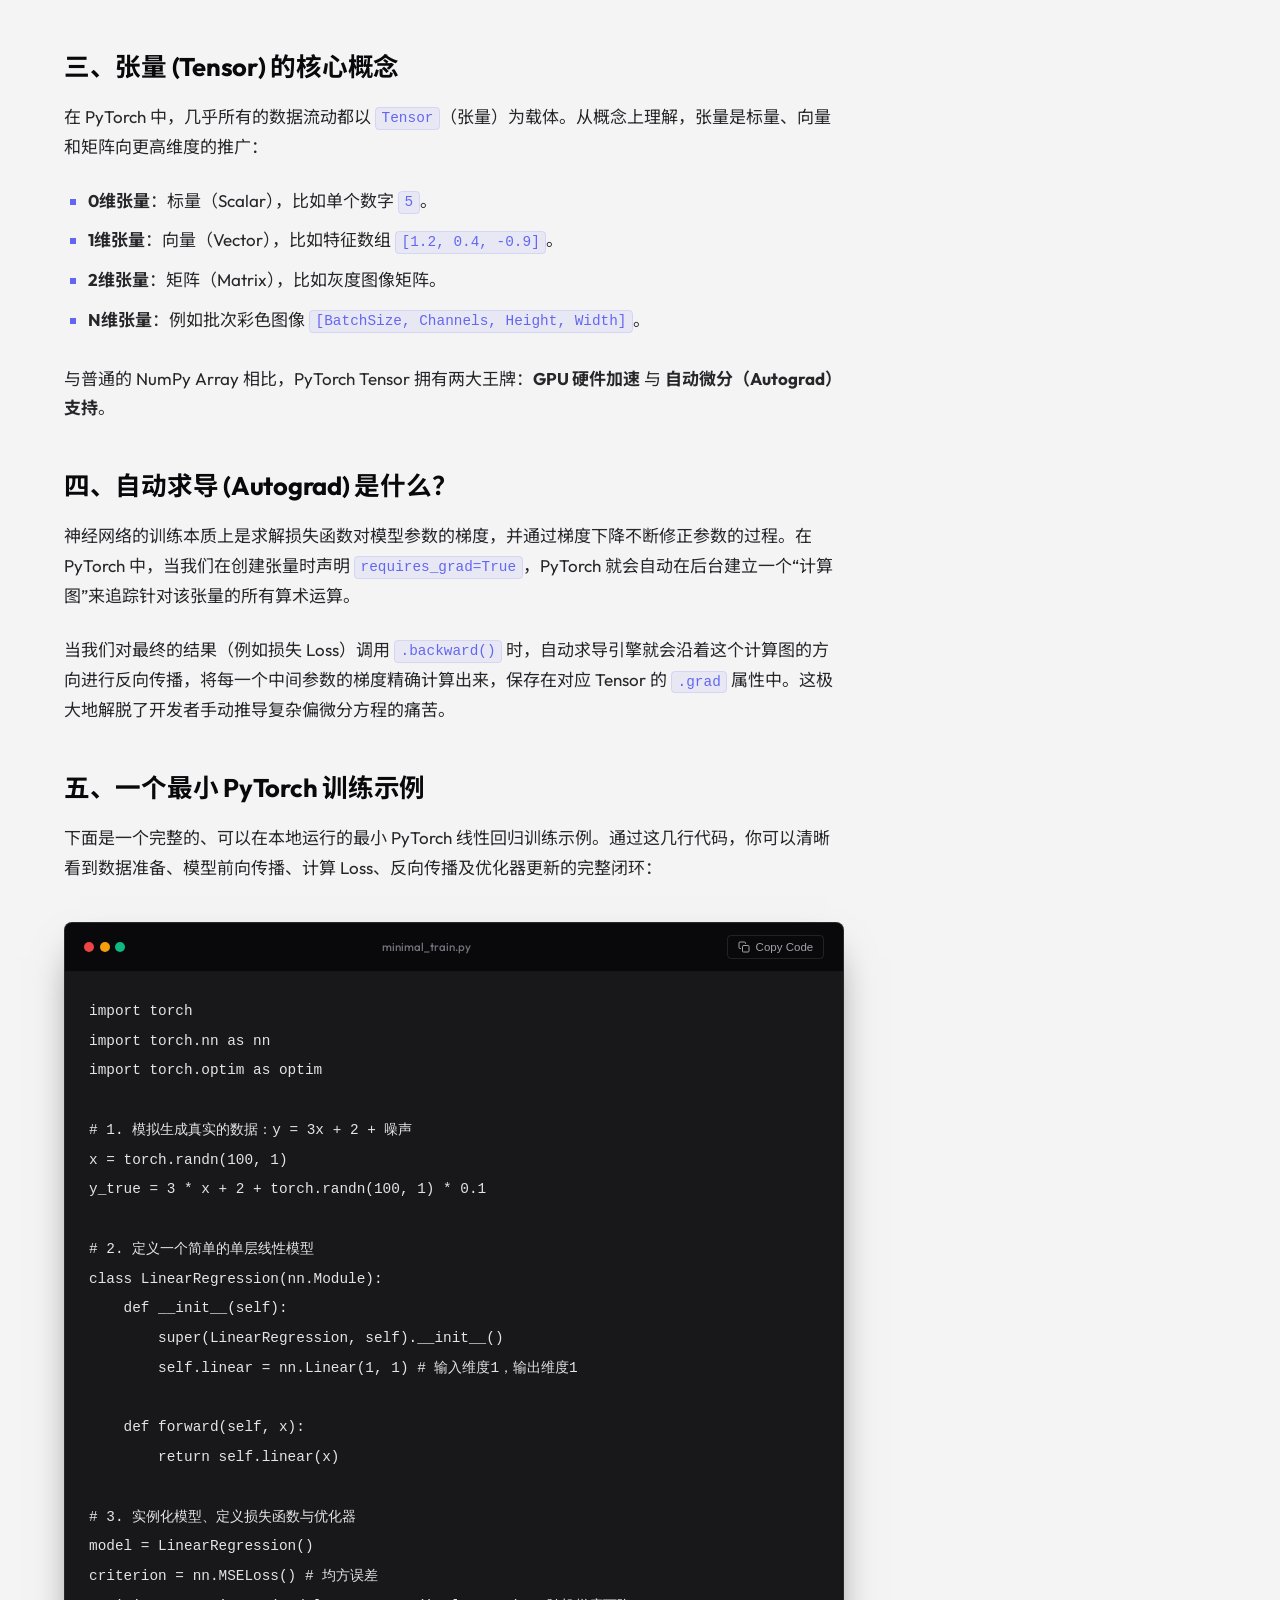
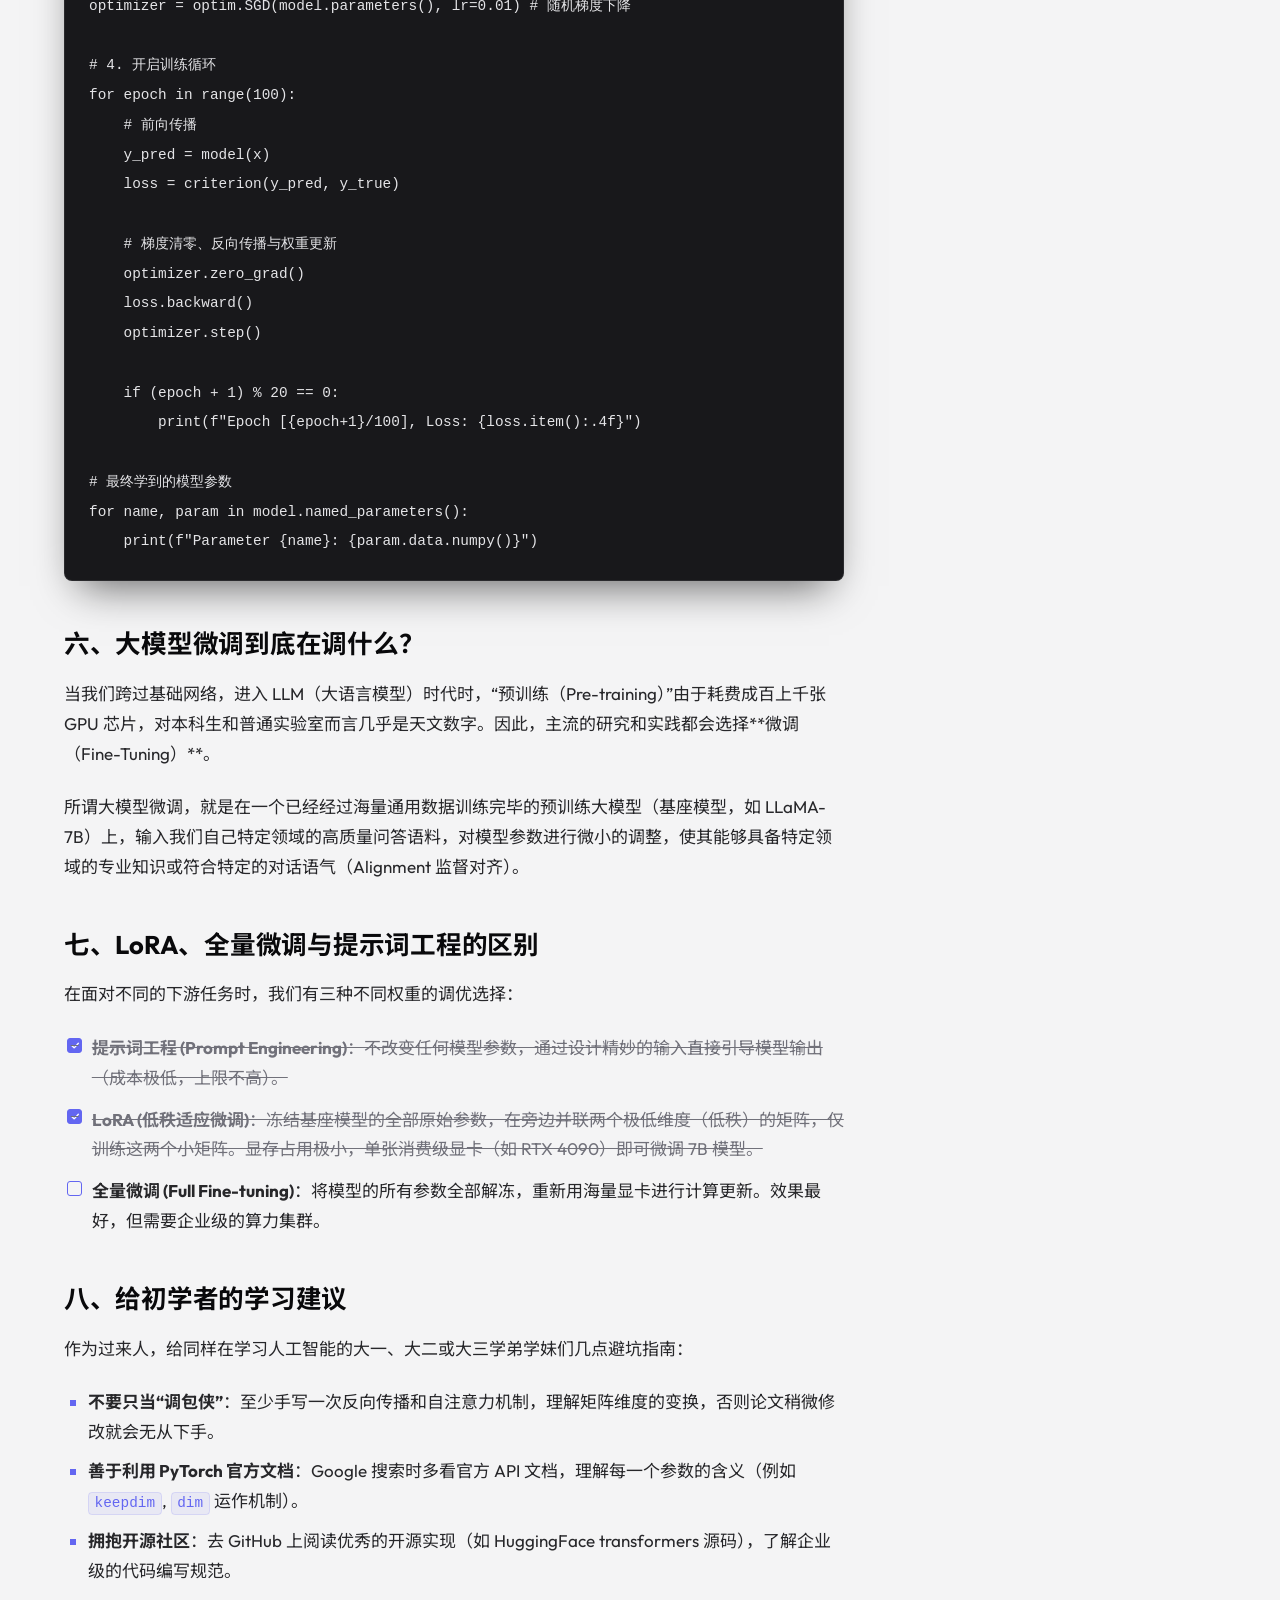
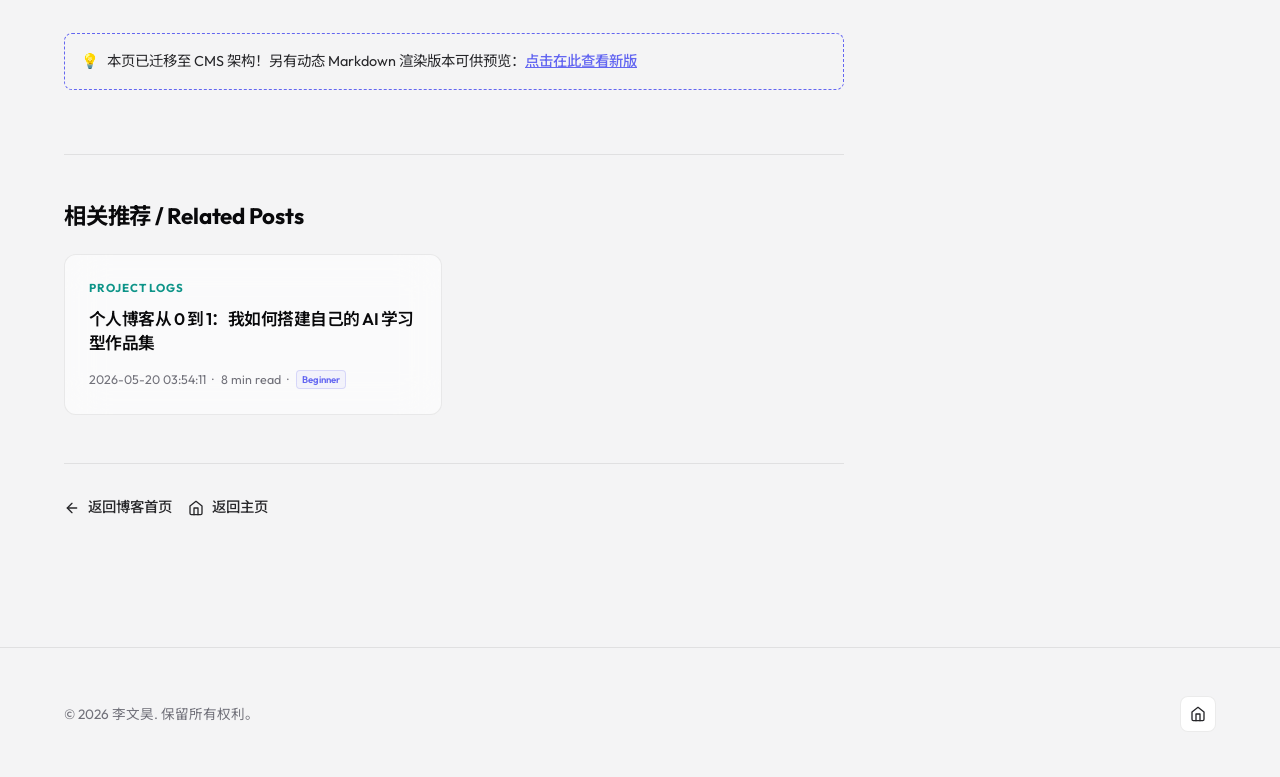
==== commit 6abce279: "feat: add decap cms markdown foundation" ====
--- a/blog/first-post.html
+++ b/blog/first-post.html
@@ -263,6 +263,12 @@
                     </ul>
                 </div>
 
+                <!-- Markdown Version Tip -->
+                <div style="margin-top: 3rem; padding: 1rem; border: 1px dashed var(--accent); border-radius: 8px; background: rgba(255,255,255,0.02); display: flex; align-items: center; gap: 0.5rem; font-size: 0.9rem; color: var(--text-secondary);">
+                    <span>💡</span>
+                    <span>本页已迁移至 CMS 架构！另有动态 Markdown 渲染版本可供预览：<a href="./post.html?post=pytorch-roadmap" style="color: var(--accent); text-decoration: underline; font-weight: 500;">点击在此查看新版</a></span>
+                </div>
+
                 <!-- Related Posts -->
                 <section class="related-posts-section">
                     <h3 class="related-posts-title">相关推荐 / Related Posts</h3>
